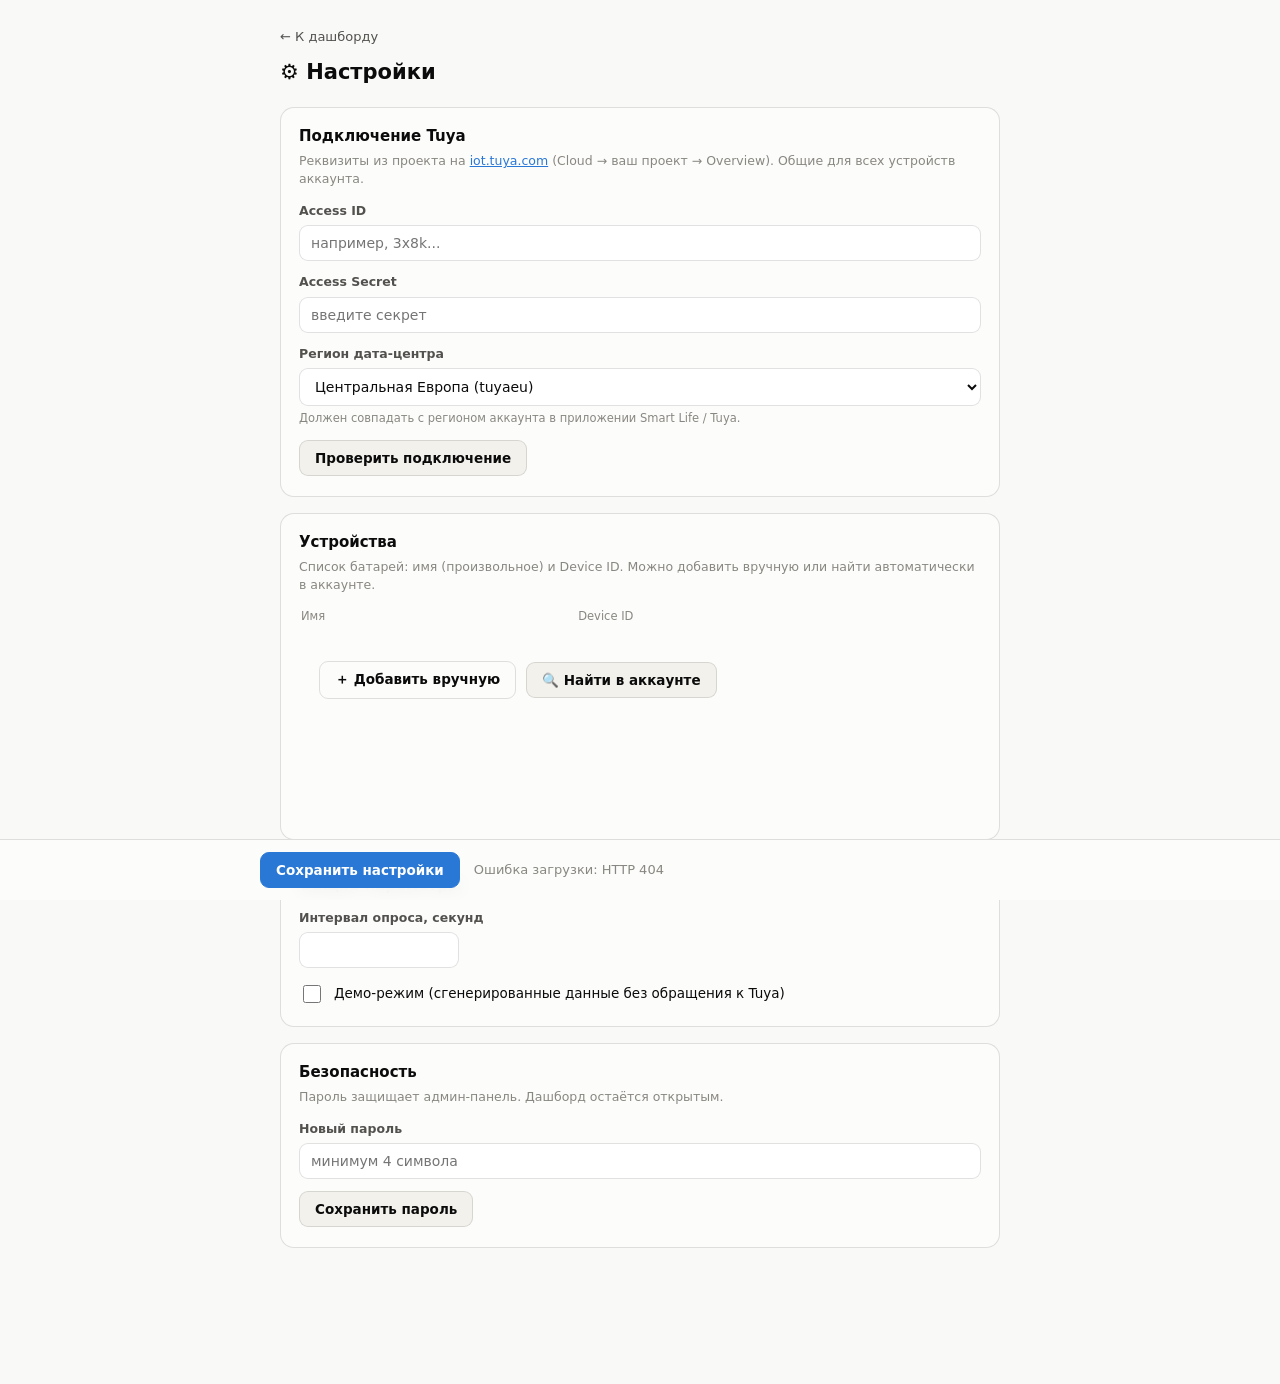
==== app/static/admin.html @ 9f195ded "Battery Monitor: мониторинг Tuya-батарей с админ-панелью Веб-мониторинг литиевых батарей (DT20W и др" ====
<!doctype html>
<html lang="ru">
<head>
<meta charset="utf-8">
<meta name="viewport" content="width=device-width, initial-scale=1">
<title>Battery Monitor · настройки</title>
<style>
  :root {
    color-scheme: light;
    --page:#f9f9f7; --surface:#fcfcfb; --surface-2:#f2f1ec;
    --text-primary:#0b0b0b; --text-secondary:#52514e; --muted:#898781;
    --border:rgba(11,11,11,0.12); --field:#ffffff;
    --series-1:#2a78d6; --good:#0ca30c; --warning:#fab219; --critical:#d03b3b;
    --radius:14px;
  }
  @media (prefers-color-scheme: dark) {
    :root {
      color-scheme: dark;
      --page:#0d0d0d; --surface:#1a1a19; --surface-2:#232320;
      --text-primary:#ffffff; --text-secondary:#c3c2b7; --muted:#898781;
      --border:rgba(255,255,255,0.14); --field:#111110;
      --series-1:#3987e5; --good:#0ca30c; --warning:#fab219; --critical:#d03b3b;
    }
  }
  * { box-sizing:border-box; }
  body { margin:0; background:var(--page); color:var(--text-primary);
    font-family:system-ui,-apple-system,"Segoe UI",sans-serif; line-height:1.45;
    -webkit-font-smoothing:antialiased; }
  .wrap { max-width:760px; margin:0 auto; padding:24px 20px 120px; }
  a { color:var(--series-1); }

  .back { display:inline-flex; gap:6px; font-size:13px; color:var(--text-secondary);
    text-decoration:none; margin-bottom:10px; }
  .back:hover { color:var(--text-primary); }
  header { display:flex; align-items:center; gap:12px; margin-bottom:20px; }
  header h1 { font-size:21px; margin:0; font-weight:650; }
  .spacer { flex:1; }
  .linkbtn { background:none; border:none; color:var(--text-secondary); cursor:pointer;
    font-size:13px; }
  .linkbtn:hover { color:var(--text-primary); }

  .card { background:var(--surface); border:1px solid var(--border); border-radius:var(--radius);
    padding:18px 18px 20px; margin-bottom:16px; }
  .card h2 { font-size:15px; margin:0 0 4px; font-weight:640; }
  .card .desc { font-size:12.5px; color:var(--muted); margin:0 0 14px; }

  label { display:block; font-size:12.5px; color:var(--text-secondary); margin:12px 0 5px; font-weight:560; }
  input[type=text], input[type=password], input[type=number], select {
    width:100%; padding:9px 11px; font-size:14px; color:var(--text-primary);
    background:var(--field); border:1px solid var(--border); border-radius:9px;
    font-family:inherit; }
  input:focus, select:focus { outline:2px solid color-mix(in srgb,var(--series-1) 55%,transparent);
    outline-offset:-1px; border-color:var(--series-1); }
  .row { display:flex; gap:10px; align-items:center; }
  .row.wrap { flex-wrap:wrap; }
  .hint { font-size:11.5px; color:var(--muted); margin-top:4px; }

  .btn { font-size:13.5px; font-weight:600; padding:9px 15px; border-radius:9px; cursor:pointer;
    border:1px solid var(--border); background:var(--surface-2); color:var(--text-primary);
    font-family:inherit; white-space:nowrap; }
  .btn:hover { border-color:var(--text-secondary); }
  .btn.primary { background:var(--series-1); border-color:var(--series-1); color:#fff; }
  .btn.primary:hover { filter:brightness(1.06); }
  .btn.ghost { background:none; }
  .btn.danger { color:var(--critical); }
  .btn:disabled { opacity:.5; cursor:default; }

  .toggle { display:flex; align-items:center; gap:10px; margin-top:14px; }
  .toggle input { width:18px; height:18px; accent-color:var(--series-1); }
  .toggle .t { font-size:13.5px; }

  .result { font-size:13px; margin-top:12px; padding:10px 12px; border-radius:9px; display:none; }
  .result.show { display:block; }
  .result.ok { background:color-mix(in srgb,var(--good) 14%,var(--surface)); color:var(--text-primary);
    border:1px solid color-mix(in srgb,var(--good) 45%,transparent); }
  .result.err { background:color-mix(in srgb,var(--critical) 12%,var(--surface)); color:var(--text-primary);
    border:1px solid color-mix(in srgb,var(--critical) 45%,transparent); }

  .devrow { display:flex; gap:8px; align-items:center; margin-bottom:8px; }
  .devrow .nm { flex:1.2; } .devrow .id { flex:1.6; }
  .devrow input { font-size:13px; padding:8px 10px; }
  .icon-btn { border:1px solid var(--border); background:var(--surface-2); color:var(--text-secondary);
    border-radius:8px; width:34px; height:34px; cursor:pointer; flex:0 0 auto; font-size:15px; }
  .icon-btn:hover { color:var(--critical); border-color:var(--critical); }
  .devhdr { display:flex; gap:8px; font-size:11.5px; color:var(--muted); margin-bottom:6px; padding:0 2px; }
  .devhdr .nm { flex:1.2; } .devhdr .id { flex:1.6; } .devhdr .sp { width:34px; }

  .discover { margin-top:12px; border-top:1px solid var(--border); padding-top:12px; }
  .disc-item { display:flex; align-items:center; gap:10px; padding:8px 0; border-bottom:1px solid var(--border); }
  .disc-item:last-child { border-bottom:none; }
  .disc-item .dn { font-size:13.5px; font-weight:560; }
  .disc-item .di { font-size:11px; color:var(--muted); font-family:ui-monospace,monospace; }
  .disc-item .st { font-size:11px; padding:2px 7px; border-radius:999px; border:1px solid var(--border); }
  .disc-item .st.on { color:var(--good); } .disc-item .st.off { color:var(--muted); }

  .warn-banner { background:color-mix(in srgb,var(--warning) 15%,var(--surface));
    border:1px solid color-mix(in srgb,var(--warning) 50%,transparent); border-radius:12px;
    padding:12px 15px; font-size:13px; margin-bottom:16px; display:flex; gap:12px; align-items:center; }
  .warn-banner .spacer { flex:1; }

  .savebar { position:fixed; left:0; right:0; bottom:0; background:color-mix(in srgb,var(--surface) 92%,transparent);
    backdrop-filter:blur(8px); border-top:1px solid var(--border); padding:12px 20px; }
  .savebar .inner { max-width:760px; margin:0 auto; display:flex; align-items:center; gap:14px; }
  .savebar .msg { font-size:13px; color:var(--muted); }

  /* Логин */
  .overlay { position:fixed; inset:0; background:color-mix(in srgb,var(--page) 82%,transparent);
    backdrop-filter:blur(4px); display:flex; align-items:center; justify-content:center; z-index:50; padding:20px; }
  .overlay .box { background:var(--surface); border:1px solid var(--border); border-radius:16px;
    padding:24px; width:100%; max-width:360px; }
  .overlay h2 { margin:0 0 4px; font-size:18px; }
  .hidden { display:none !important; }
</style>
</head>
<body>
<div class="wrap" id="panel">
  <a class="back" href="/">← К дашборду</a>
  <header>
    <h1>⚙ Настройки</h1>
    <div class="spacer"></div>
    <button class="linkbtn hidden" id="logoutBtn" onclick="logout()">Выйти</button>
  </header>

  <div class="warn-banner hidden" id="warnBanner">
    <span>🔓 Панель не защищена паролем — задайте его в разделе «Безопасность».</span>
  </div>

  <!-- Подключение Tuya -->
  <div class="card">
    <h2>Подключение Tuya</h2>
    <p class="desc">Реквизиты из проекта на <a href="https://iot.tuya.com" target="_blank" rel="noopener">iot.tuya.com</a>
      (Cloud → ваш проект → Overview). Общие для всех устройств аккаунта.</p>

    <label>Access ID</label>
    <input type="text" id="access_id" autocomplete="off" spellcheck="false" placeholder="например, 3x8k...">

    <label>Access Secret</label>
    <input type="password" id="access_key" autocomplete="off" placeholder="введите секрет">
    <div class="hint" id="keyHint"></div>

    <label>Регион дата-центра</label>
    <select id="endpoint">
      <option value="https://openapi.tuyaeu.com">Центральная Европа (tuyaeu)</option>
      <option value="https://openapi.tuyaus.com">Западная Америка (tuyaus)</option>
      <option value="https://openapi-ueaz.tuyaus.com">Восточная Америка (ueaz)</option>
      <option value="https://openapi.tuyacn.com">Китай (tuyacn)</option>
      <option value="https://openapi.tuyain.com">Индия (tuyain)</option>
    </select>
    <div class="hint">Должен совпадать с регионом аккаунта в приложении Smart Life / Tuya.</div>

    <div class="row" style="margin-top:14px">
      <button class="btn" id="testBtn" onclick="testConnection()">Проверить подключение</button>
    </div>
    <div class="result" id="testResult"></div>
  </div>

  <!-- Устройства -->
  <div class="card">
    <h2>Устройства</h2>
    <p class="desc">Список батарей: имя (произвольное) и Device ID. Можно добавить вручную
      или найти автоматически в аккаунте.</p>

    <div class="devhdr"><span class="nm">Имя</span><span class="id">Device ID</span><span class="sp"></span></div>
    <div id="devList"></div>

    <div class="row wrap" style="margin-top:12px">
      <button class="btn ghost" onclick="addDeviceRow('','')">＋ Добавить вручную</button>
      <button class="btn" id="discoverBtn" onclick="discover()">🔍 Найти в аккаунте</button>
    </div>
    <div class="result" id="discoverResult"></div>
    <div class="discover hidden" id="discoverList"></div>
  </div>

  <!-- Общие -->
  <div class="card">
    <h2>Общие параметры</h2>
    <label>Интервал опроса, секунд</label>
    <input type="number" id="poll_interval" min="3" max="600" style="max-width:160px">
    <div class="toggle">
      <input type="checkbox" id="demo_mode">
      <span class="t">Демо-режим (сгенерированные данные без обращения к Tuya)</span>
    </div>
  </div>

  <!-- Безопасность -->
  <div class="card">
    <h2>Безопасность</h2>
    <p class="desc" id="secDesc">Пароль защищает админ-панель. Дашборд остаётся открытым.</p>
    <div id="curPwWrap" class="hidden">
      <label>Текущий пароль</label>
      <input type="password" id="cur_pw" autocomplete="off">
    </div>
    <label>Новый пароль</label>
    <input type="password" id="new_pw" autocomplete="off" placeholder="минимум 4 символа">
    <div class="row" style="margin-top:12px">
      <button class="btn" onclick="savePassword()" id="pwBtn">Сохранить пароль</button>
    </div>
    <div class="result" id="pwResult"></div>
  </div>
</div>

<div class="savebar" id="savebar">
  <div class="inner">
    <button class="btn primary" id="saveBtn" onclick="saveSettings()">Сохранить настройки</button>
    <span class="msg" id="saveMsg"></span>
  </div>
</div>

<!-- Логин -->
<div class="overlay hidden" id="loginOverlay">
  <div class="box">
    <h2>🔒 Вход</h2>
    <p class="desc" style="color:var(--muted);font-size:13px">Введите пароль администратора.</p>
    <label>Пароль</label>
    <input type="password" id="login_pw" autocomplete="current-password" onkeydown="if(event.key==='Enter')doLogin()">
    <div class="result err" id="loginErr" style="margin-bottom:12px"></div>
    <button class="btn primary" style="width:100%" onclick="doLogin()">Войти</button>
  </div>
</div>

<script>
const $ = id => document.getElementById(id);
const TOKEN_KEY = "bm_admin_token";
let authEnabled = false;

function token(){ return localStorage.getItem(TOKEN_KEY) || ""; }
function setToken(t){ t ? localStorage.setItem(TOKEN_KEY, t) : localStorage.removeItem(TOKEN_KEY); }

async function api(path, method="GET", body=null){
  const opts = { method, headers:{} };
  if (body != null){ opts.headers["Content-Type"]="application/json"; opts.body=JSON.stringify(body); }
  const t = token();
  if (t) opts.headers["Authorization"] = "Bearer " + t;
  const resp = await fetch(path, opts);
  if (resp.status === 401){ showLogin(); throw new Error("unauthorized"); }
  const data = await resp.json().catch(()=>({}));
  if (!resp.ok) throw new Error(data.detail || `HTTP ${resp.status}`);
  return data;
}

function showResult(el, ok, msg){
  el.className = "result show " + (ok ? "ok" : "err");
  el.textContent = msg;
}

/* ---------------- Загрузка настроек ---------------- */
async function load(){
  let s;
  try { s = await api("/api/admin/settings"); }
  catch(e){ if (e.message === "unauthorized") return; showToast("Ошибка загрузки: "+e.message); return; }

  authEnabled = s.auth_enabled;
  $("loginOverlay").classList.add("hidden");
  $("warnBanner").classList.toggle("hidden", authEnabled);
  $("logoutBtn").classList.toggle("hidden", !authEnabled);
  $("curPwWrap").classList.toggle("hidden", !authEnabled);
  $("secDesc").textContent = authEnabled
    ? "Пароль установлен. Чтобы сменить — введите текущий и новый."
    : "Пароль не задан. Панель открыта всем в сети — рекомендуем задать пароль.";
  $("pwBtn").textContent = authEnabled ? "Сменить пароль" : "Установить пароль";

  $("access_id").value = s.access_id || "";
  $("access_key").value = "";
  $("access_key").placeholder = s.has_key ? `сохранён (${s.key_hint}) — оставьте пустым` : "введите секрет";
  $("keyHint").textContent = s.has_key ? "Оставьте поле пустым, чтобы не менять сохранённый секрет." : "";
  if (s.endpoint) $("endpoint").value = s.endpoint;
  $("poll_interval").value = s.poll_interval || 10;
  $("demo_mode").checked = !!s.demo_mode;

  $("devList").innerHTML = "";
  (s.devices || []).forEach(d => addDeviceRow(d.name, d.id));
  if (!(s.devices||[]).length) addDeviceRow("", "");
}

/* ---------------- Устройства ---------------- */
function addDeviceRow(name, id){
  const row = document.createElement("div");
  row.className = "devrow";
  row.innerHTML = `
    <input class="nm" type="text" placeholder="Имя (напр. Гараж)" value="${escapeAttr(name)}">
    <input class="id" type="text" spellcheck="false" placeholder="Device ID" value="${escapeAttr(id)}">
    <button class="icon-btn" title="Удалить" onclick="this.parentElement.remove()">✕</button>`;
  $("devList").appendChild(row);
}
function collectDevices(){
  return [...document.querySelectorAll("#devList .devrow")].map(r => ({
    name: r.querySelector(".nm").value.trim(),
    id: r.querySelector(".id").value.trim(),
  })).filter(d => d.id);
}
function deviceExists(id){
  return [...document.querySelectorAll("#devList .id")].some(i => i.value.trim() === id);
}
function escapeAttr(s){ return String(s ?? "").replace(/"/g,"&quot;").replace(/</g,"&lt;"); }

async function discover(){
  const btn = $("discoverBtn"); btn.disabled = true; btn.textContent = "Поиск…";
  const res = $("discoverResult"); res.className = "result";
  try {
    const data = await api("/api/admin/discover");
    const list = data.devices || [];
    const box = $("discoverList");
    if (!list.length){ showResult(res, false, "Устройства в аккаунте не найдены."); box.classList.add("hidden"); return; }
    box.innerHTML = `<div class="row" style="justify-content:space-between;margin-bottom:8px">
        <b style="font-size:13px">Найдено: ${list.length}</b>
        <button class="btn ghost" onclick="addAllDiscovered()">Добавить все</button></div>` +
      list.map(d => `
      <div class="disc-item" data-id="${escapeAttr(d.id)}" data-name="${escapeAttr(d.name)}">
        <div style="flex:1">
          <div class="dn">${escapeAttr(d.name)}</div>
          <div class="di">${escapeAttr(d.id)}${d.product_name ? " · "+escapeAttr(d.product_name) : ""}</div>
        </div>
        <span class="st ${d.online?"on":"off"}">${d.online?"онлайн":"офлайн"}</span>
        <button class="btn ghost" onclick="addDiscovered(this)">Добавить</button>
      </div>`).join("");
    box.classList.remove("hidden");
    res.className = "result";
  } catch(e){
    if (e.message !== "unauthorized") showResult(res, false, "Ошибка: " + e.message);
  } finally { btn.disabled = false; btn.textContent = "🔍 Найти в аккаунте"; }
}
function addDiscovered(btn){
  const item = btn.closest(".disc-item");
  const id = item.dataset.id, name = item.dataset.name;
  if (deviceExists(id)){ btn.textContent = "уже добавлено"; btn.disabled = true; return; }
  addDeviceRow(name, id);
  btn.textContent = "✓ добавлено"; btn.disabled = true;
}
function addAllDiscovered(){
  document.querySelectorAll("#discoverList .disc-item").forEach(item => {
    if (!deviceExists(item.dataset.id)) addDeviceRow(item.dataset.name, item.dataset.id);
  });
  showToast("Устройства добавлены в список — не забудьте сохранить.");
}

/* ---------------- Проверка / сохранение ---------------- */
async function testConnection(){
  const btn = $("testBtn"); btn.disabled = true; btn.textContent = "Проверка…";
  try {
    const data = await api("/api/admin/test-connection", "POST", {
      access_id: $("access_id").value.trim(),
      access_key: $("access_key").value.trim(),
      endpoint: $("endpoint").value,
    });
    showResult($("testResult"), data.ok, data.message);
  } catch(e){
    if (e.message !== "unauthorized") showResult($("testResult"), false, "Ошибка: " + e.message);
  } finally { btn.disabled = false; btn.textContent = "Проверить подключение"; }
}

async function saveSettings(){
  const btn = $("saveBtn"); btn.disabled = true;
  const payload = {
    access_id: $("access_id").value.trim(),
    endpoint: $("endpoint").value,
    poll_interval: parseInt($("poll_interval").value) || 10,
    demo_mode: $("demo_mode").checked,
    devices: collectDevices(),
  };
  const key = $("access_key").value.trim();
  if (key) payload.access_key = key;
  try {
    await api("/api/admin/settings", "POST", payload);
    showToast("✓ Сохранено");
    $("access_key").value = "";
    load();
  } catch(e){
    if (e.message !== "unauthorized") showToast("Ошибка: " + e.message);
  } finally { btn.disabled = false; }
}

async function savePassword(){
  const res = $("pwResult");
  const newPw = $("new_pw").value;
  try {
    const data = await api("/api/admin/password", "POST", {
      current: $("cur_pw").value, new: newPw,
    });
    if (data.token) setToken(data.token);
    $("new_pw").value = ""; $("cur_pw").value = "";
    showResult(res, true, "Пароль сохранён.");
    load();
  } catch(e){
    if (e.message !== "unauthorized") showResult(res, false, e.message);
  }
}

/* ---------------- Логин ---------------- */
function showLogin(){ $("loginOverlay").classList.remove("hidden"); $("login_pw").focus(); }
async function doLogin(){
  const err = $("loginErr"); err.classList.remove("show");
  try {
    const resp = await fetch("/api/admin/login", {
      method:"POST", headers:{"Content-Type":"application/json"},
      body: JSON.stringify({ password: $("login_pw").value }),
    });
    const data = await resp.json();
    if (!resp.ok){ err.textContent = data.detail || "Ошибка входа"; err.classList.add("show"); return; }
    setToken(data.token || "");
    $("login_pw").value = "";
    load();
  } catch(e){ err.textContent = "Ошибка: " + e.message; err.classList.add("show"); }
}
function logout(){ setToken(""); location.reload(); }

function showToast(msg){ $("saveMsg").textContent = msg; clearTimeout(window._t);
  window._t = setTimeout(()=>{ $("saveMsg").textContent=""; }, 4000); }

load();
</script>
</body>
</html>
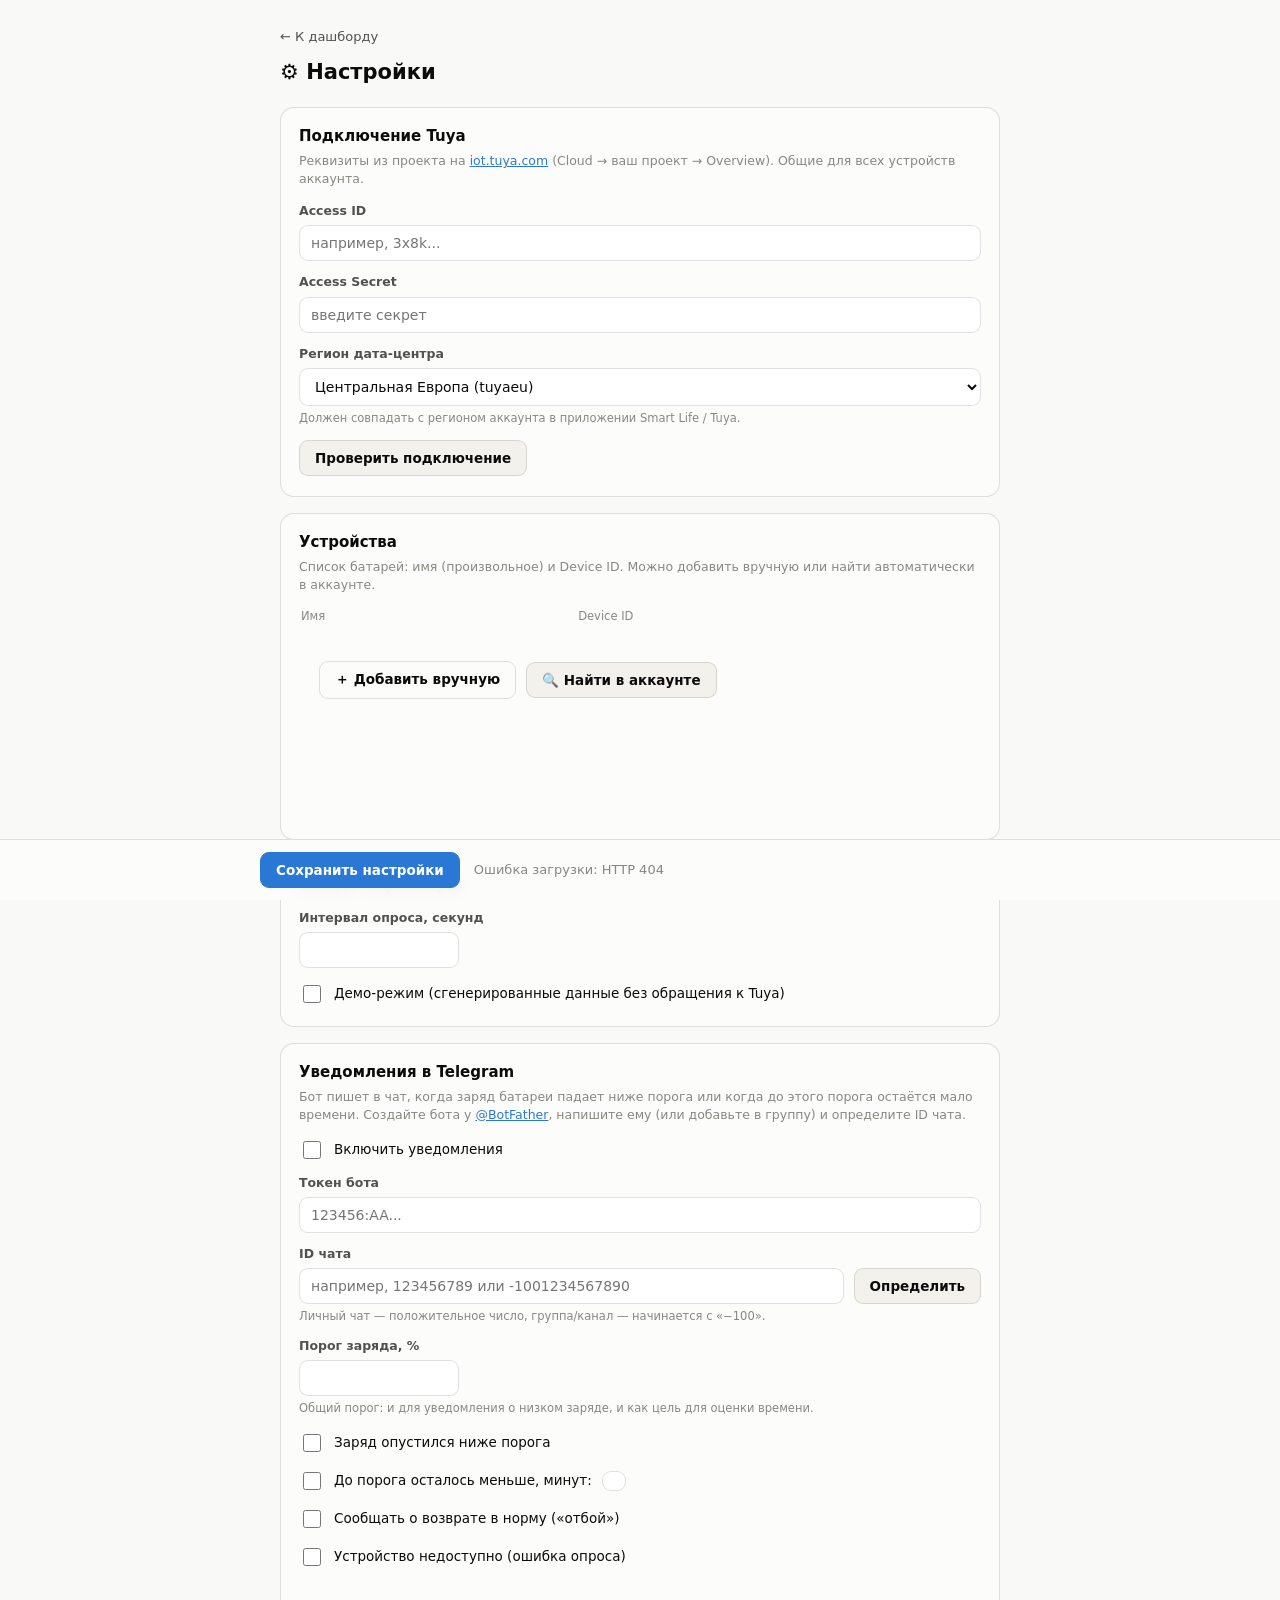
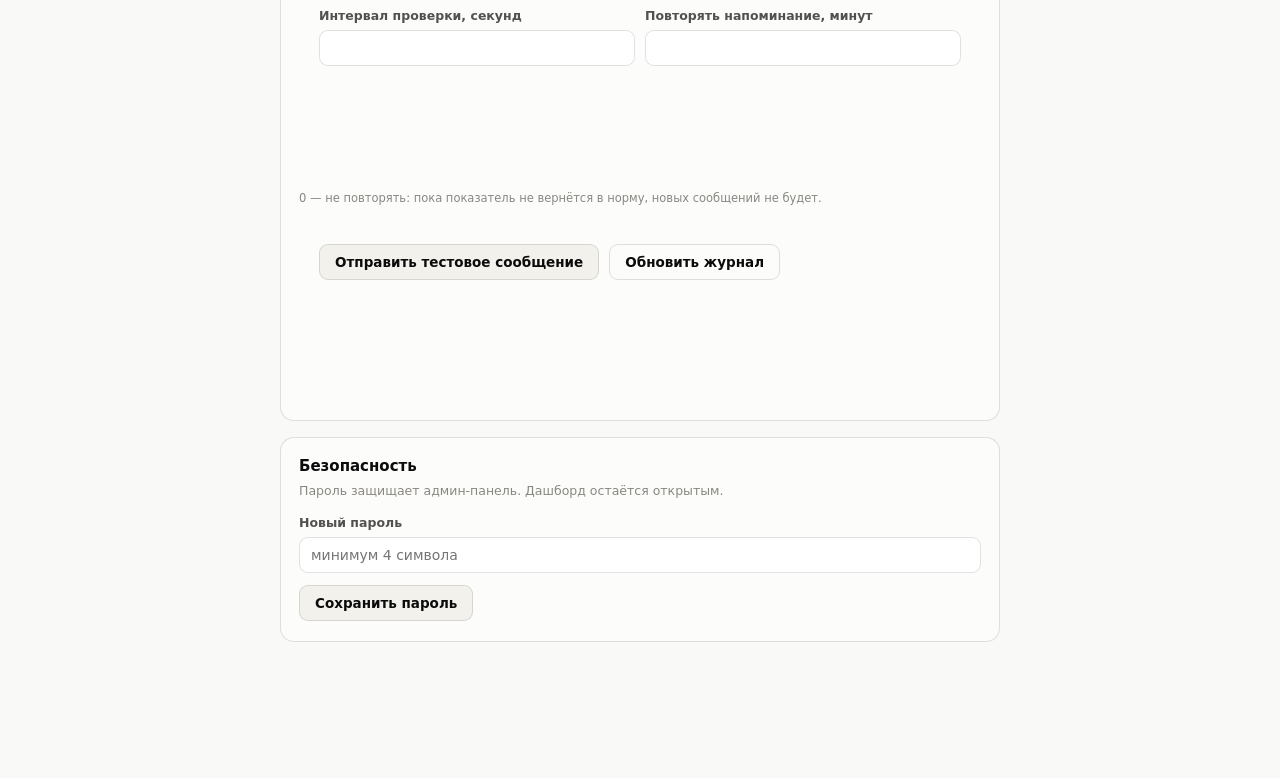
==== commit 7866712b: "Уведомления в Telegram при низком заряде и малом запасе времени Фоновый поток сверяет показания устр" ====
--- a/app/static/admin.html
+++ b/app/static/admin.html
@@ -182,6 +182,74 @@
     </div>
   </div>
 
+  <!-- Уведомления -->
+  <div class="card">
+    <h2>Уведомления в Telegram</h2>
+    <p class="desc">Бот пишет в чат, когда заряд батареи падает ниже порога или когда
+      до этого порога остаётся мало времени. Создайте бота у
+      <a href="https://t.me/BotFather" target="_blank" rel="noopener">@BotFather</a>,
+      напишите ему (или добавьте в группу) и определите ID чата.</p>
+
+    <div class="toggle" style="margin-top:0">
+      <input type="checkbox" id="tg_enabled">
+      <span class="t">Включить уведомления</span>
+    </div>
+
+    <label>Токен бота</label>
+    <input type="password" id="tg_bot_token" autocomplete="off" placeholder="123456:AA...">
+    <div class="hint" id="tgTokenHint"></div>
+
+    <label>ID чата</label>
+    <div class="row">
+      <input type="text" id="tg_chat_id" spellcheck="false" placeholder="например, 123456789 или -1001234567890">
+      <button class="btn" id="tgChatsBtn" onclick="findChats()">Определить</button>
+    </div>
+    <div class="hint">Личный чат — положительное число, группа/канал — начинается с «−100».</div>
+    <div class="result" id="tgChatsResult"></div>
+    <div class="discover hidden" id="tgChatsList"></div>
+
+    <label>Порог заряда, %</label>
+    <input type="number" id="tg_soc_threshold" min="1" max="99" style="max-width:160px">
+    <div class="hint">Общий порог: и для уведомления о низком заряде, и как цель для оценки времени.</div>
+
+    <div class="toggle">
+      <input type="checkbox" id="tg_notify_low_soc">
+      <span class="t">Заряд опустился ниже порога</span>
+    </div>
+    <div class="toggle">
+      <input type="checkbox" id="tg_notify_low_eta">
+      <span class="t">До порога осталось меньше, минут:</span>
+      <input type="number" id="tg_eta_threshold" min="1" max="10080" style="max-width:110px">
+    </div>
+    <div class="toggle">
+      <input type="checkbox" id="tg_notify_recovery">
+      <span class="t">Сообщать о возврате в норму («отбой»)</span>
+    </div>
+    <div class="toggle">
+      <input type="checkbox" id="tg_notify_offline">
+      <span class="t">Устройство недоступно (ошибка опроса)</span>
+    </div>
+
+    <div class="row wrap" style="margin-top:14px; align-items:flex-end">
+      <div style="flex:1; min-width:180px">
+        <label style="margin-top:0">Интервал проверки, секунд</label>
+        <input type="number" id="tg_check_interval" min="15" max="3600">
+      </div>
+      <div style="flex:1; min-width:180px">
+        <label style="margin-top:0">Повторять напоминание, минут</label>
+        <input type="number" id="tg_repeat_minutes" min="0" max="10080">
+      </div>
+    </div>
+    <div class="hint">0 — не повторять: пока показатель не вернётся в норму, новых сообщений не будет.</div>
+
+    <div class="row wrap" style="margin-top:14px">
+      <button class="btn" id="tgTestBtn" onclick="testTelegram()">Отправить тестовое сообщение</button>
+      <button class="btn ghost" onclick="loadTgLog()">Обновить журнал</button>
+    </div>
+    <div class="result" id="tgTestResult"></div>
+    <div class="discover hidden" id="tgLog"></div>
+  </div>
+
   <!-- Безопасность -->
   <div class="card">
     <h2>Безопасность</h2>
@@ -270,6 +338,104 @@
   $("devList").innerHTML = "";
   (s.devices || []).forEach(d => addDeviceRow(d.name, d.id));
   if (!(s.devices||[]).length) addDeviceRow("", "");
+
+  loadTelegram(s.telegram || {});
+}
+
+/* ---------------- Уведомления ---------------- */
+function loadTelegram(tg){
+  $("tg_enabled").checked = !!tg.enabled;
+  $("tg_bot_token").value = "";
+  $("tg_bot_token").placeholder = tg.has_token ? `сохранён (${tg.token_hint}) — оставьте пустым` : "123456:AA...";
+  $("tgTokenHint").textContent = tg.has_token ? "Оставьте поле пустым, чтобы не менять сохранённый токен." : "";
+  $("tg_chat_id").value = tg.chat_id || "";
+  $("tg_soc_threshold").value = tg.soc_threshold ?? 30;
+  $("tg_eta_threshold").value = tg.eta_threshold ?? 60;
+  $("tg_check_interval").value = tg.check_interval ?? 60;
+  $("tg_repeat_minutes").value = tg.repeat_minutes ?? 0;
+  $("tg_notify_low_soc").checked = tg.notify_low_soc !== false;
+  $("tg_notify_low_eta").checked = tg.notify_low_eta !== false;
+  $("tg_notify_recovery").checked = tg.notify_recovery !== false;
+  $("tg_notify_offline").checked = !!tg.notify_offline;
+  if (tg.enabled) loadTgLog();
+}
+
+function collectTelegram(){
+  const tg = {
+    enabled: $("tg_enabled").checked,
+    chat_id: $("tg_chat_id").value.trim(),
+    soc_threshold: parseInt($("tg_soc_threshold").value) || 30,
+    eta_threshold: parseInt($("tg_eta_threshold").value) || 60,
+    check_interval: parseInt($("tg_check_interval").value) || 60,
+    repeat_minutes: parseInt($("tg_repeat_minutes").value) || 0,
+    notify_low_soc: $("tg_notify_low_soc").checked,
+    notify_low_eta: $("tg_notify_low_eta").checked,
+    notify_recovery: $("tg_notify_recovery").checked,
+    notify_offline: $("tg_notify_offline").checked,
+  };
+  const t = $("tg_bot_token").value.trim();
+  if (t) tg.bot_token = t;   // пустое поле = оставить сохранённый токен
+  return tg;
+}
+
+async function testTelegram(){
+  const btn = $("tgTestBtn"); btn.disabled = true; btn.textContent = "Отправка…";
+  try {
+    const data = await api("/api/admin/telegram/test", "POST", {
+      bot_token: $("tg_bot_token").value.trim(),
+      chat_id: $("tg_chat_id").value.trim(),
+    });
+    showResult($("tgTestResult"), data.ok, data.message);
+  } catch(e){
+    if (e.message !== "unauthorized") showResult($("tgTestResult"), false, "Ошибка: " + e.message);
+  } finally { btn.disabled = false; btn.textContent = "Отправить тестовое сообщение"; }
+}
+
+async function findChats(){
+  const btn = $("tgChatsBtn"); btn.disabled = true; btn.textContent = "Поиск…";
+  const box = $("tgChatsList");
+  try {
+    const data = await api("/api/admin/telegram/chats", "POST", {
+      bot_token: $("tg_bot_token").value.trim(),
+    });
+    showResult($("tgChatsResult"), data.ok, data.message);
+    const chats = data.chats || [];
+    box.classList.toggle("hidden", !chats.length);
+    box.innerHTML = chats.map(c => `
+      <div class="disc-item">
+        <div style="flex:1">
+          <div class="dn">${escapeAttr(c.title)}</div>
+          <div class="di">${escapeAttr(c.id)} · ${escapeAttr(c.type || "")}</div>
+        </div>
+        <button class="btn ghost" onclick="pickChat('${escapeAttr(c.id)}')">Выбрать</button>
+      </div>`).join("");
+  } catch(e){
+    if (e.message !== "unauthorized") showResult($("tgChatsResult"), false, "Ошибка: " + e.message);
+  } finally { btn.disabled = false; btn.textContent = "Определить"; }
+}
+function pickChat(id){
+  $("tg_chat_id").value = id;
+  $("tgChatsList").classList.add("hidden");
+  showToast("ID чата подставлен — не забудьте сохранить.");
+}
+
+async function loadTgLog(){
+  const box = $("tgLog");
+  try {
+    const data = await api("/api/admin/telegram/log");
+    const events = data.events || [];
+    if (!events.length){ box.classList.add("hidden"); return; }
+    box.innerHTML = `<div style="font-size:12px;color:var(--muted);margin-bottom:6px">Последние уведомления</div>` +
+      events.map(e => `
+      <div class="disc-item">
+        <div style="flex:1">
+          <div class="dn" style="white-space:pre-wrap">${escapeAttr(e.text)}</div>
+          <div class="di">${new Date(e.ts).toLocaleString("ru-RU")}${e.ok ? "" : " · не отправлено: " + escapeAttr(e.error)}</div>
+        </div>
+        <span class="st ${e.ok?"on":"off"}">${e.ok?"✓":"✕"}</span>
+      </div>`).join("");
+    box.classList.remove("hidden");
+  } catch(e){ /* журнал не критичен */ }
 }
 
 /* ---------------- Устройства ---------------- */
@@ -356,6 +522,7 @@
     poll_interval: parseInt($("poll_interval").value) || 10,
     demo_mode: $("demo_mode").checked,
     devices: collectDevices(),
+    telegram: collectTelegram(),
   };
   const key = $("access_key").value.trim();
   if (key) payload.access_key = key;
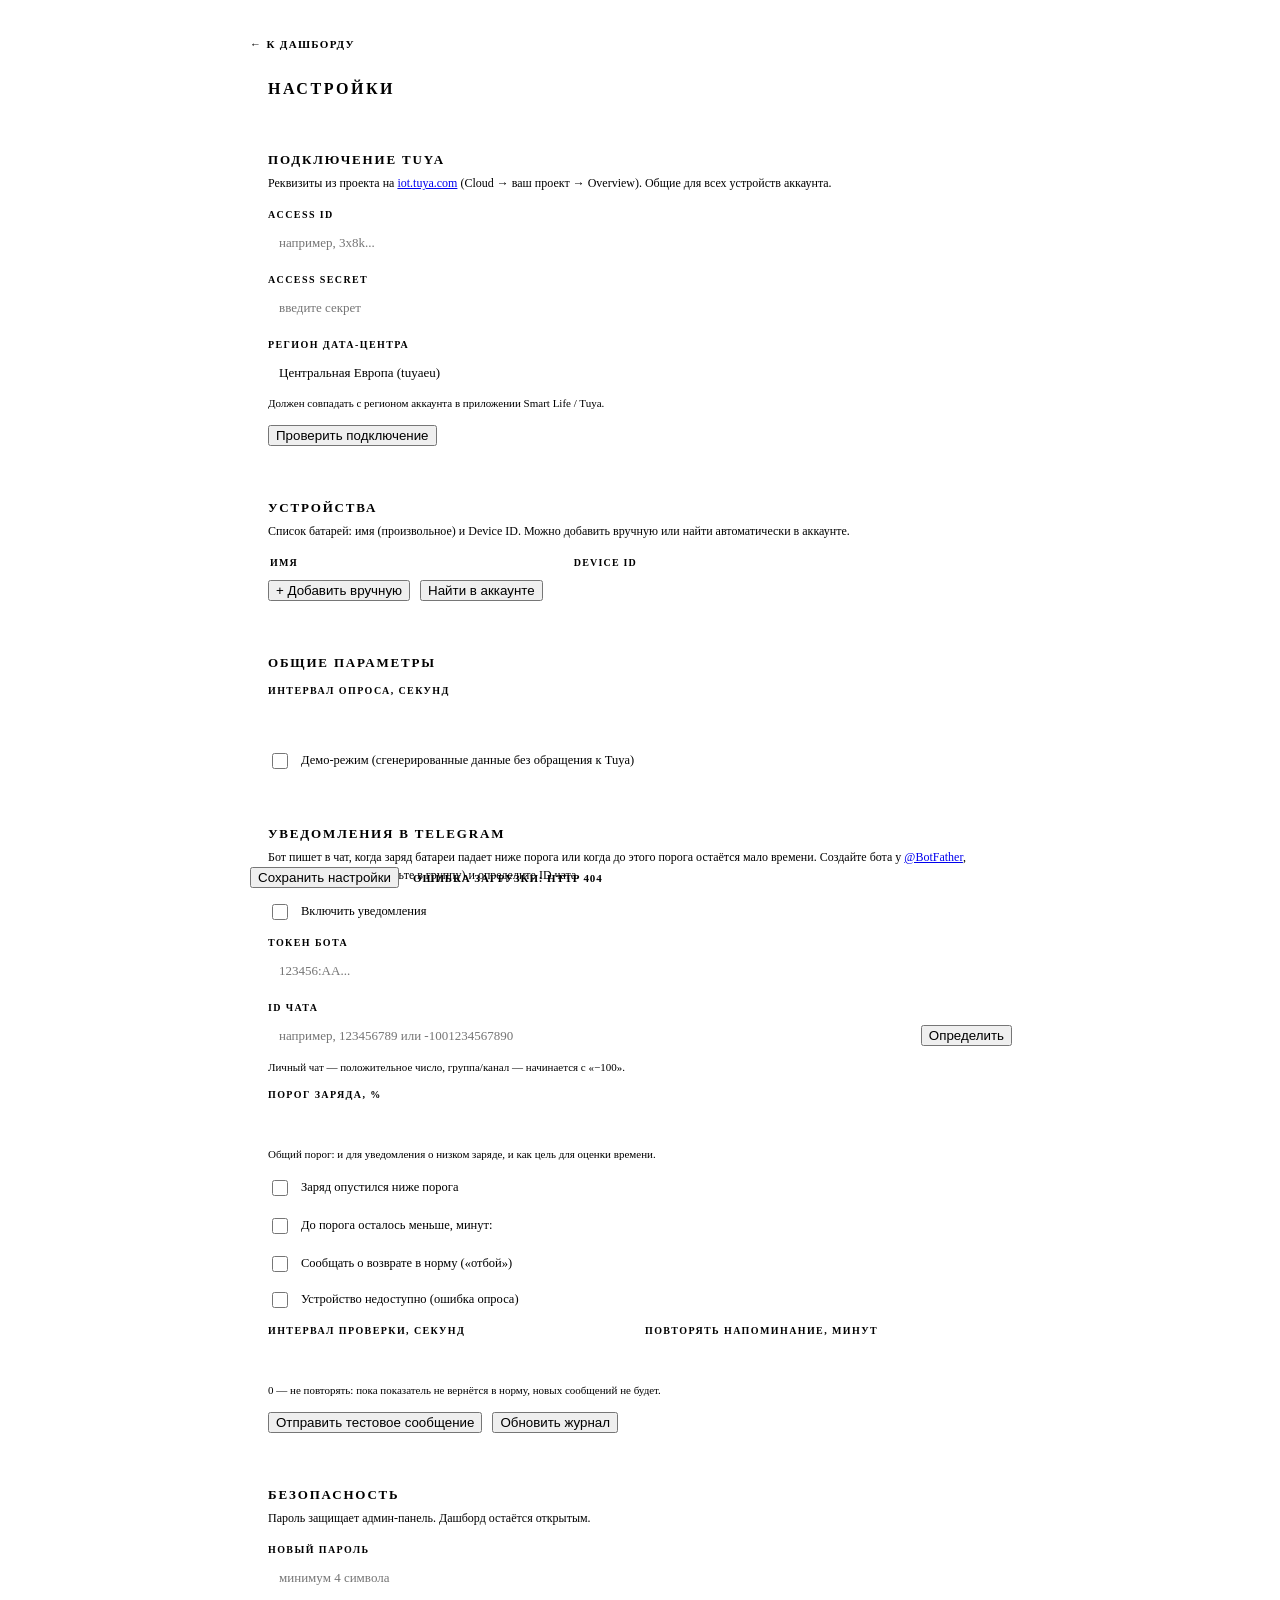
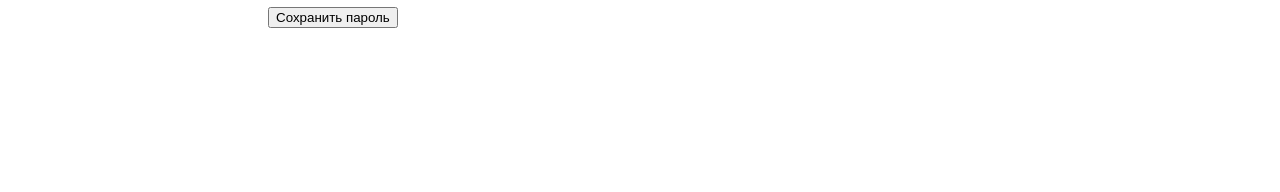
==== commit f00ba361: "Пиксельный редизайн: главная строками, общая тема для всех страниц Интерфейс переосмыслен как прибор" ====
--- a/app/static/admin.html
+++ b/app/static/admin.html
@@ -4,125 +4,116 @@
 <meta charset="utf-8">
 <meta name="viewport" content="width=device-width, initial-scale=1">
 <title>Battery Monitor · настройки</title>
+<link rel="icon" href="data:image/svg+xml,<svg xmlns='http://www.w3.org/2000/svg' viewBox='0 0 8 8' shape-rendering='crispEdges'><g fill='%234fe3c1'><rect x='0' y='1' width='6' height='1'/><rect x='0' y='6' width='6' height='1'/><rect x='0' y='2' width='1' height='4'/><rect x='5' y='2' width='1' height='4'/><rect x='6' y='3' width='1' height='2'/><rect x='1' y='3' width='3' height='2'/></g></svg>">
+<link rel="stylesheet" href="/static/pixel.css">
 <style>
-  :root {
-    color-scheme: light;
-    --page:#f9f9f7; --surface:#fcfcfb; --surface-2:#f2f1ec;
-    --text-primary:#0b0b0b; --text-secondary:#52514e; --muted:#898781;
-    --border:rgba(11,11,11,0.12); --field:#ffffff;
-    --series-1:#2a78d6; --good:#0ca30c; --warning:#fab219; --critical:#d03b3b;
-    --radius:14px;
+  .page { max-width:780px; margin:0 auto; padding:26px 20px 120px; }
+
+  .back { display:inline-flex; align-items:center; gap:8px; margin-bottom:14px;
+    font-size:11px; letter-spacing:.12em; text-transform:uppercase; font-weight:700;
+    color:var(--dim); text-decoration:none; }
+  .back:hover { color:var(--teal); }
+  header { display:flex; align-items:center; gap:14px; margin-bottom:20px;
+    padding:16px 18px; }
+  header h1 { font-size:16px; margin:0; font-weight:700; letter-spacing:.16em;
+    text-transform:uppercase; }
+  .linkbtn { background:none; border:0; color:var(--dim); cursor:pointer; font:inherit;
+    font-size:11px; letter-spacing:.1em; text-transform:uppercase; font-weight:700; }
+  .linkbtn:hover { color:var(--red); }
+
+  /* Пиксельная рамка для панелей (та же, что в .px-box). */
+  header, .card, .overlay .box {
+    background:var(--panel);
+    box-shadow:0 calc(-1*var(--px)) var(--edge), 0 var(--px) var(--edge),
+               calc(-1*var(--px)) 0 var(--edge), var(--px) 0 var(--edge),
+               4px 4px 0 var(--drop);
   }
-  @media (prefers-color-scheme: dark) {
-    :root {
-      color-scheme: dark;
-      --page:#0d0d0d; --surface:#1a1a19; --surface-2:#232320;
-      --text-primary:#ffffff; --text-secondary:#c3c2b7; --muted:#898781;
-      --border:rgba(255,255,255,0.14); --field:#111110;
-      --series-1:#3987e5; --good:#0ca30c; --warning:#fab219; --critical:#d03b3b;
-    }
-  }
-  * { box-sizing:border-box; }
-  body { margin:0; background:var(--page); color:var(--text-primary);
-    font-family:system-ui,-apple-system,"Segoe UI",sans-serif; line-height:1.45;
-    -webkit-font-smoothing:antialiased; }
-  .wrap { max-width:760px; margin:0 auto; padding:24px 20px 120px; }
-  a { color:var(--series-1); }
-
-  .back { display:inline-flex; gap:6px; font-size:13px; color:var(--text-secondary);
-    text-decoration:none; margin-bottom:10px; }
-  .back:hover { color:var(--text-primary); }
-  header { display:flex; align-items:center; gap:12px; margin-bottom:20px; }
-  header h1 { font-size:21px; margin:0; font-weight:650; }
-  .spacer { flex:1; }
-  .linkbtn { background:none; border:none; color:var(--text-secondary); cursor:pointer;
-    font-size:13px; }
-  .linkbtn:hover { color:var(--text-primary); }
-
-  .card { background:var(--surface); border:1px solid var(--border); border-radius:var(--radius);
-    padding:18px 18px 20px; margin-bottom:16px; }
-  .card h2 { font-size:15px; margin:0 0 4px; font-weight:640; }
-  .card .desc { font-size:12.5px; color:var(--muted); margin:0 0 14px; }
-
-  label { display:block; font-size:12.5px; color:var(--text-secondary); margin:12px 0 5px; font-weight:560; }
+  .card { padding:18px; margin-bottom:18px; }
+  .card h2 { font-size:13px; margin:0 0 6px; font-weight:700; letter-spacing:.14em;
+    text-transform:uppercase; }
+  .card .desc { font-size:12px; color:var(--dim); margin:0 0 16px; line-height:1.55; }
+
+  label { display:block; font-size:10px; letter-spacing:.14em; text-transform:uppercase;
+    color:var(--dim); font-weight:700; margin:14px 0 6px; }
   input[type=text], input[type=password], input[type=number], select {
-    width:100%; padding:9px 11px; font-size:14px; color:var(--text-primary);
-    background:var(--field); border:1px solid var(--border); border-radius:9px;
-    font-family:inherit; }
-  input:focus, select:focus { outline:2px solid color-mix(in srgb,var(--series-1) 55%,transparent);
-    outline-offset:-1px; border-color:var(--series-1); }
+    width:100%; padding:9px 11px; font:inherit; font-size:13px; color:var(--ink);
+    background:var(--panel-2); border:0; box-shadow:inset 0 0 0 var(--px) var(--edge); }
+  input:focus, select:focus { outline:var(--px) solid var(--teal); outline-offset:calc(-1*var(--px)); }
+  select { appearance:none; padding-right:28px;
+    background-image:linear-gradient(45deg,transparent 50%,var(--dim) 50%),
+                     linear-gradient(135deg,var(--dim) 50%,transparent 50%);
+    background-position:calc(100% - 16px) 16px, calc(100% - 10px) 16px;
+    background-size:6px 6px, 6px 6px; background-repeat:no-repeat; }
   .row { display:flex; gap:10px; align-items:center; }
   .row.wrap { flex-wrap:wrap; }
-  .hint { font-size:11.5px; color:var(--muted); margin-top:4px; }
-
-  .btn { font-size:13.5px; font-weight:600; padding:9px 15px; border-radius:9px; cursor:pointer;
-    border:1px solid var(--border); background:var(--surface-2); color:var(--text-primary);
-    font-family:inherit; white-space:nowrap; }
-  .btn:hover { border-color:var(--text-secondary); }
-  .btn.primary { background:var(--series-1); border-color:var(--series-1); color:#fff; }
-  .btn.primary:hover { filter:brightness(1.06); }
-  .btn.ghost { background:none; }
-  .btn.danger { color:var(--critical); }
-  .btn:disabled { opacity:.5; cursor:default; }
+  .hint { font-size:11px; color:var(--dim); margin-top:6px; line-height:1.5; }
 
   .toggle { display:flex; align-items:center; gap:10px; margin-top:14px; }
-  .toggle input { width:18px; height:18px; accent-color:var(--series-1); }
-  .toggle .t { font-size:13.5px; }
-
-  .result { font-size:13px; margin-top:12px; padding:10px 12px; border-radius:9px; display:none; }
+  .toggle input[type=checkbox] { width:16px; height:16px; accent-color:var(--teal); flex:0 0 auto; }
+  .toggle input[type=number] { width:78px; flex:0 0 auto; padding:5px 8px; }
+  .toggle .t { font-size:12.5px; }
+
+  .result { font-size:12px; margin-top:14px; padding:10px 12px; display:none;
+    background:var(--panel-2); }
   .result.show { display:block; }
-  .result.ok { background:color-mix(in srgb,var(--good) 14%,var(--surface)); color:var(--text-primary);
-    border:1px solid color-mix(in srgb,var(--good) 45%,transparent); }
-  .result.err { background:color-mix(in srgb,var(--critical) 12%,var(--surface)); color:var(--text-primary);
-    border:1px solid color-mix(in srgb,var(--critical) 45%,transparent); }
+  .result.ok { color:var(--teal); box-shadow:inset 0 0 0 var(--px) var(--teal); }
+  .result.err { color:var(--red); box-shadow:inset 0 0 0 var(--px) var(--red); }
 
   .devrow { display:flex; gap:8px; align-items:center; margin-bottom:8px; }
   .devrow .nm { flex:1.2; } .devrow .id { flex:1.6; }
-  .devrow input { font-size:13px; padding:8px 10px; }
-  .icon-btn { border:1px solid var(--border); background:var(--surface-2); color:var(--text-secondary);
-    border-radius:8px; width:34px; height:34px; cursor:pointer; flex:0 0 auto; font-size:15px; }
-  .icon-btn:hover { color:var(--critical); border-color:var(--critical); }
-  .devhdr { display:flex; gap:8px; font-size:11.5px; color:var(--muted); margin-bottom:6px; padding:0 2px; }
+  .devrow input { font-size:12px; padding:8px 10px; }
+  .icon-btn { background:var(--panel-2); color:var(--dim); border:0; font:inherit;
+    width:34px; height:34px; cursor:pointer; flex:0 0 auto; font-size:13px;
+    box-shadow:inset 0 0 0 var(--px) var(--edge); }
+  .icon-btn:hover { color:var(--red); box-shadow:inset 0 0 0 var(--px) var(--red); }
+  .devhdr { display:flex; gap:8px; font-size:10px; letter-spacing:.12em; text-transform:uppercase;
+    color:var(--dim); font-weight:700; margin-bottom:8px; padding:0 2px; }
   .devhdr .nm { flex:1.2; } .devhdr .id { flex:1.6; } .devhdr .sp { width:34px; }
 
-  .discover { margin-top:12px; border-top:1px solid var(--border); padding-top:12px; }
-  .disc-item { display:flex; align-items:center; gap:10px; padding:8px 0; border-bottom:1px solid var(--border); }
-  .disc-item:last-child { border-bottom:none; }
-  .disc-item .dn { font-size:13.5px; font-weight:560; }
-  .disc-item .di { font-size:11px; color:var(--muted); font-family:ui-monospace,monospace; }
-  .disc-item .st { font-size:11px; padding:2px 7px; border-radius:999px; border:1px solid var(--border); }
-  .disc-item .st.on { color:var(--good); } .disc-item .st.off { color:var(--muted); }
-
-  .warn-banner { background:color-mix(in srgb,var(--warning) 15%,var(--surface));
-    border:1px solid color-mix(in srgb,var(--warning) 50%,transparent); border-radius:12px;
-    padding:12px 15px; font-size:13px; margin-bottom:16px; display:flex; gap:12px; align-items:center; }
-  .warn-banner .spacer { flex:1; }
-
-  .savebar { position:fixed; left:0; right:0; bottom:0; background:color-mix(in srgb,var(--surface) 92%,transparent);
-    backdrop-filter:blur(8px); border-top:1px solid var(--border); padding:12px 20px; }
-  .savebar .inner { max-width:760px; margin:0 auto; display:flex; align-items:center; gap:14px; }
-  .savebar .msg { font-size:13px; color:var(--muted); }
+  .discover { margin-top:14px; padding-top:14px;
+    background-image:linear-gradient(90deg,var(--edge) 0 4px,transparent 4px 8px);
+    background-size:8px var(--px); background-repeat:repeat-x; }
+  .disc-item { display:flex; align-items:center; gap:10px; padding:10px 0;
+    background-image:linear-gradient(90deg,var(--edge) 0 4px,transparent 4px 8px);
+    background-size:8px var(--px); background-repeat:repeat-x;
+    background-position:bottom left; }
+  .disc-item:last-child { background-image:none; }
+  .disc-item .dn { font-size:12.5px; font-weight:700; }
+  .disc-item .di { font-size:11px; color:var(--dim); }
+  .disc-item .st { font-size:10px; letter-spacing:.1em; text-transform:uppercase;
+    padding:3px 7px; background:var(--panel-2); }
+  .disc-item .st.on { color:var(--teal); } .disc-item .st.off { color:var(--dim); }
+
+  .warn-banner { padding:12px 15px; font-size:12px; margin-bottom:18px;
+    display:flex; gap:12px; align-items:center; color:var(--amber);
+    background:var(--panel); box-shadow:inset 0 0 0 var(--px) var(--amber); }
+
+  .savebar { position:fixed; left:0; right:0; bottom:0; z-index:40;
+    background:var(--panel); padding:12px 20px;
+    box-shadow:0 calc(-1*var(--px)) var(--edge); }
+  .savebar .inner { max-width:780px; margin:0 auto; display:flex; align-items:center; gap:14px; }
+  .savebar .msg { font-size:11px; letter-spacing:.08em; text-transform:uppercase;
+    font-weight:700; color:var(--dim); }
 
   /* Логин */
-  .overlay { position:fixed; inset:0; background:color-mix(in srgb,var(--page) 82%,transparent);
-    backdrop-filter:blur(4px); display:flex; align-items:center; justify-content:center; z-index:50; padding:20px; }
-  .overlay .box { background:var(--surface); border:1px solid var(--border); border-radius:16px;
-    padding:24px; width:100%; max-width:360px; }
-  .overlay h2 { margin:0 0 4px; font-size:18px; }
+  .overlay { position:fixed; inset:0; background:var(--void); display:flex;
+    align-items:center; justify-content:center; z-index:50; padding:20px; }
+  .overlay .box { padding:24px; width:100%; max-width:360px; }
+  .overlay h2 { margin:0 0 6px; font-size:14px; letter-spacing:.14em; text-transform:uppercase; }
   .hidden { display:none !important; }
 </style>
 </head>
 <body>
-<div class="wrap" id="panel">
+<div class="page" id="panel">
   <a class="back" href="/">← К дашборду</a>
   <header>
-    <h1>⚙ Настройки</h1>
+    <h1>Настройки</h1>
     <div class="spacer"></div>
     <button class="linkbtn hidden" id="logoutBtn" onclick="logout()">Выйти</button>
   </header>
 
   <div class="warn-banner hidden" id="warnBanner">
-    <span>🔓 Панель не защищена паролем — задайте его в разделе «Безопасность».</span>
+    <span>Панель не защищена паролем — задайте его в разделе «Безопасность».</span>
   </div>
 
   <!-- Подключение Tuya -->
@@ -164,8 +155,8 @@
     <div id="devList"></div>
 
     <div class="row wrap" style="margin-top:12px">
-      <button class="btn ghost" onclick="addDeviceRow('','')">＋ Добавить вручную</button>
-      <button class="btn" id="discoverBtn" onclick="discover()">🔍 Найти в аккаунте</button>
+      <button class="btn ghost" onclick="addDeviceRow('','')">+ Добавить вручную</button>
+      <button class="btn" id="discoverBtn" onclick="discover()">Найти в аккаунте</button>
     </div>
     <div class="result" id="discoverResult"></div>
     <div class="discover hidden" id="discoverList"></div>
@@ -277,7 +268,7 @@
 <!-- Логин -->
 <div class="overlay hidden" id="loginOverlay">
   <div class="box">
-    <h2>🔒 Вход</h2>
+    <h2>Вход</h2>
     <p class="desc" style="color:var(--muted);font-size:13px">Введите пароль администратора.</p>
     <label>Пароль</label>
     <input type="password" id="login_pw" autocomplete="current-password" onkeydown="if(event.key==='Enter')doLogin()">
@@ -483,14 +474,14 @@
     res.className = "result";
   } catch(e){
     if (e.message !== "unauthorized") showResult(res, false, "Ошибка: " + e.message);
-  } finally { btn.disabled = false; btn.textContent = "🔍 Найти в аккаунте"; }
+  } finally { btn.disabled = false; btn.textContent = "Найти в аккаунте"; }
 }
 function addDiscovered(btn){
   const item = btn.closest(".disc-item");
   const id = item.dataset.id, name = item.dataset.name;
   if (deviceExists(id)){ btn.textContent = "уже добавлено"; btn.disabled = true; return; }
   addDeviceRow(name, id);
-  btn.textContent = "✓ добавлено"; btn.disabled = true;
+  btn.textContent = "добавлено"; btn.disabled = true;
 }
 function addAllDiscovered(){
   document.querySelectorAll("#discoverList .disc-item").forEach(item => {
@@ -528,7 +519,7 @@
   if (key) payload.access_key = key;
   try {
     await api("/api/admin/settings", "POST", payload);
-    showToast("✓ Сохранено");
+    showToast("Сохранено");
     $("access_key").value = "";
     load();
   } catch(e){
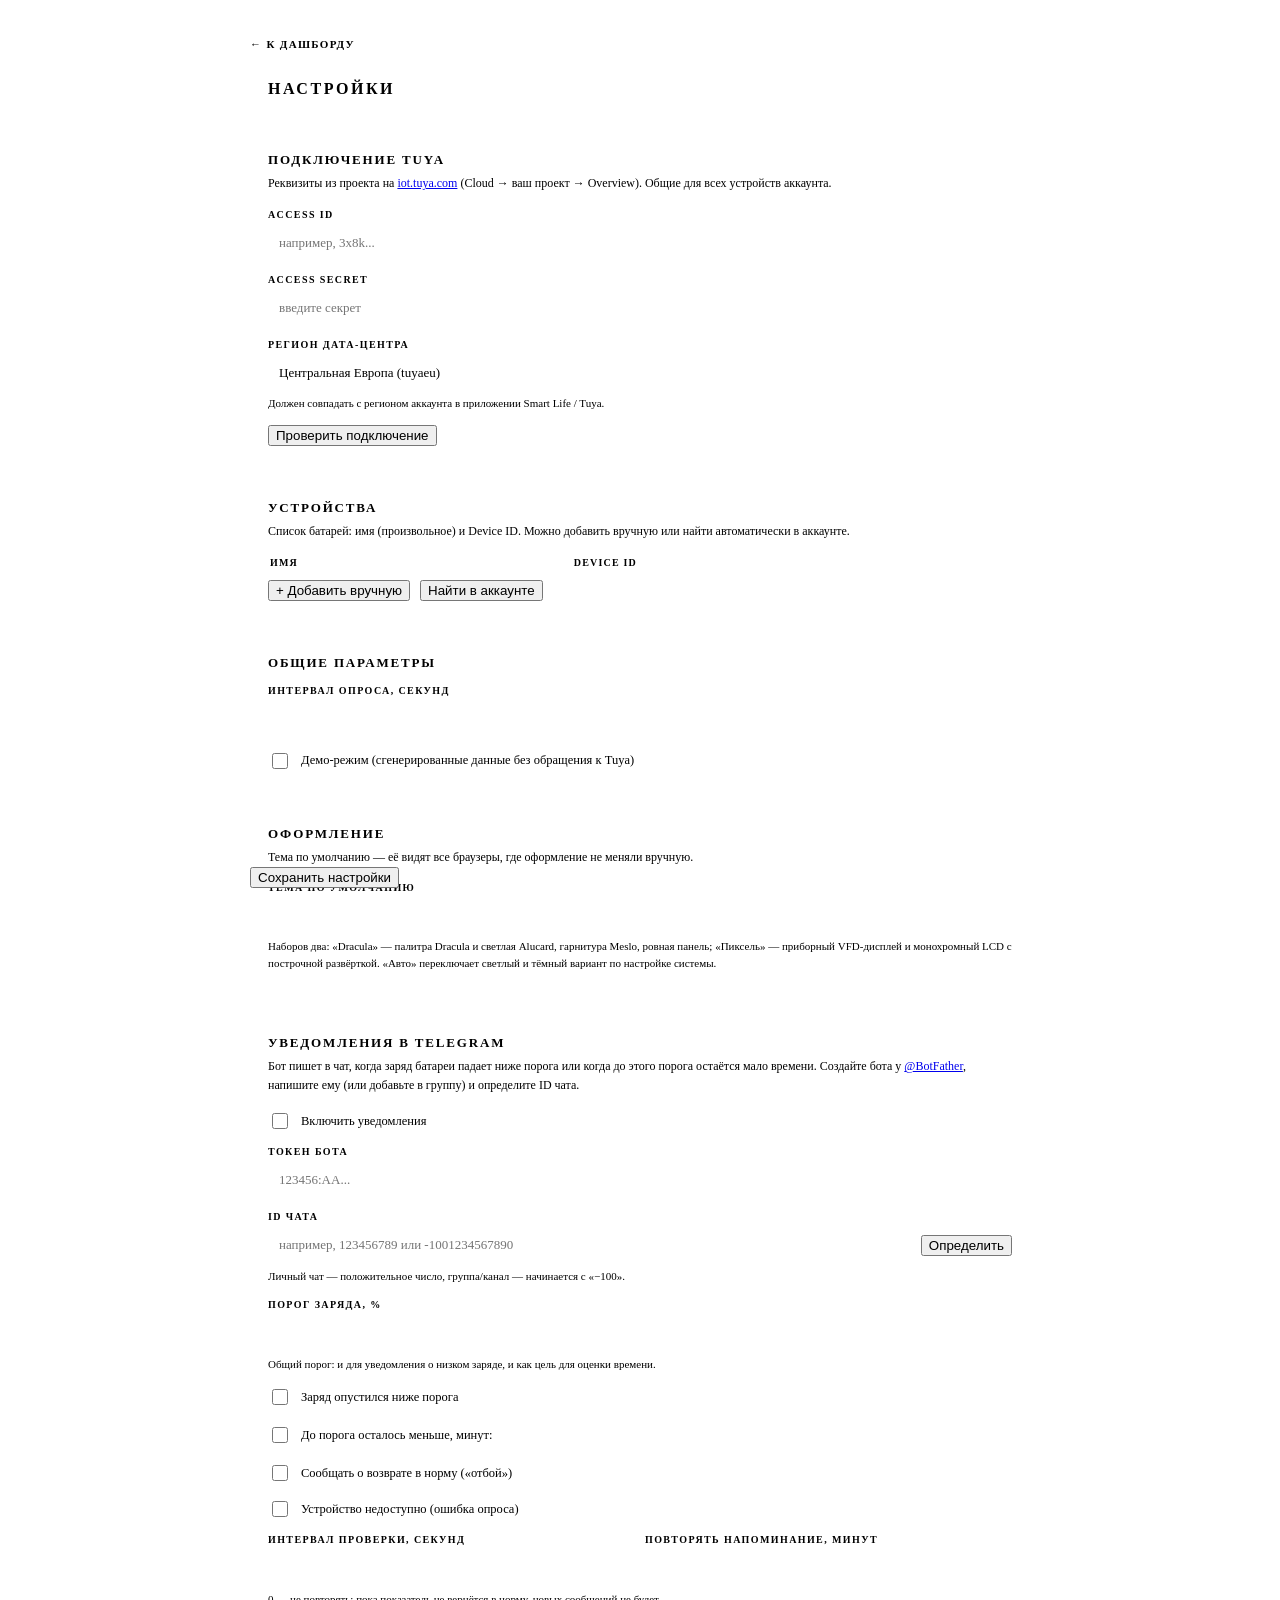
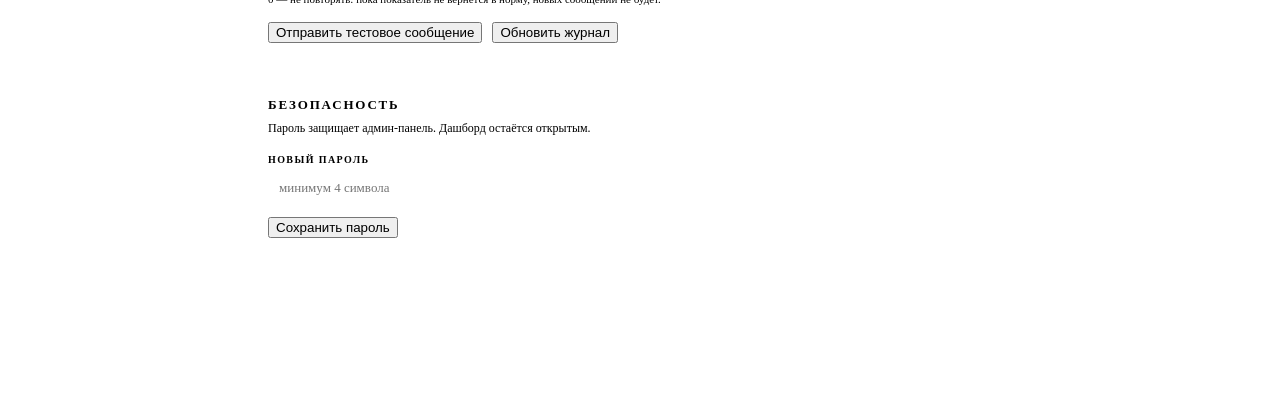
==== commit 69b7db16: "Сделать Dracula темой по умолчанию и добавить выбор в админ-панель Тема по умолчанию стала настройко" ====
--- a/app/static/admin.html
+++ b/app/static/admin.html
@@ -6,6 +6,7 @@
 <title>Battery Monitor · настройки</title>
 <link rel="icon" href="data:image/svg+xml,<svg xmlns='http://www.w3.org/2000/svg' viewBox='0 0 8 8' shape-rendering='crispEdges'><g fill='%234fe3c1'><rect x='0' y='1' width='6' height='1'/><rect x='0' y='6' width='6' height='1'/><rect x='0' y='2' width='1' height='4'/><rect x='5' y='2' width='1' height='4'/><rect x='6' y='3' width='1' height='2'/><rect x='1' y='3' width='3' height='2'/></g></svg>">
 <link rel="stylesheet" href="/static/pixel.css">
+<script src="/static/theme.js"></script>
 <style>
   .page { max-width:780px; margin:0 auto; padding:26px 20px 120px; }
 
@@ -109,6 +110,7 @@
   <header>
     <h1>Настройки</h1>
     <div class="spacer"></div>
+    <span data-theme-picker></span>
     <button class="linkbtn hidden" id="logoutBtn" onclick="logout()">Выйти</button>
   </header>
 
@@ -170,6 +172,24 @@
     <div class="toggle">
       <input type="checkbox" id="demo_mode">
       <span class="t">Демо-режим (сгенерированные данные без обращения к Tuya)</span>
+    </div>
+  </div>
+
+  <!-- Оформление -->
+  <div class="card">
+    <h2>Оформление</h2>
+    <p class="desc">Тема по умолчанию — её видят все браузеры, где оформление не меняли вручную.</p>
+
+    <label>Тема по умолчанию</label>
+    <select id="theme"></select>
+    <div class="hint">Наборов два: «Dracula» — палитра Dracula и светлая Alucard, гарнитура
+      Meslo, ровная панель; «Пиксель» — приборный VFD-дисплей и монохромный LCD с построчной
+      развёрткой. «Авто» переключает светлый и тёмный вариант по настройке системы.</div>
+
+    <div class="hint" id="themeLocal"></div>
+    <div class="row" style="margin-top:10px">
+      <button class="btn ghost hidden" id="themeResetBtn" onclick="BMTheme.reset()">
+        Вернуть тему по умолчанию</button>
     </div>
   </div>
 
@@ -326,11 +346,33 @@
   $("poll_interval").value = s.poll_interval || 10;
   $("demo_mode").checked = !!s.demo_mode;
 
+  BMTheme.setDefault(s.theme);
+  $("theme").value = BMTheme.defaultTheme();
+
   $("devList").innerHTML = "";
   (s.devices || []).forEach(d => addDeviceRow(d.name, d.id));
   if (!(s.devices||[]).length) addDeviceRow("", "");
 
   loadTelegram(s.telegram || {});
+}
+
+/* ---------------- Оформление ---------------- */
+/* Список темы по умолчанию сохраняется вместе с остальными настройками,
+   а переключатель в шапке меняет оформление только в этом браузере. */
+function initTheme(){
+  const sel = $("theme");
+  BMTheme.CHOICES.forEach(([value, label]) => sel.add(new Option(label, value)));
+  sel.value = BMTheme.defaultTheme();
+  BMTheme.onChange(renderThemeLocal);
+  renderThemeLocal();
+}
+
+function renderThemeLocal(){
+  const own = BMTheme.override();
+  $("themeLocal").textContent = own
+    ? `Сейчас в этом браузере выбрана своя тема: ${BMTheme.label(own)}. Тема по умолчанию на неё не влияет.`
+    : "В этом браузере действует тема по умолчанию. Переключатель в шапке страницы меняет оформление только здесь.";
+  $("themeResetBtn").classList.toggle("hidden", !own);
 }
 
 /* ---------------- Уведомления ---------------- */
@@ -512,6 +554,7 @@
     endpoint: $("endpoint").value,
     poll_interval: parseInt($("poll_interval").value) || 10,
     demo_mode: $("demo_mode").checked,
+    theme: $("theme").value,
     devices: collectDevices(),
     telegram: collectTelegram(),
   };
@@ -564,6 +607,7 @@
 function showToast(msg){ $("saveMsg").textContent = msg; clearTimeout(window._t);
   window._t = setTimeout(()=>{ $("saveMsg").textContent=""; }, 4000); }
 
+initTheme();
 load();
 </script>
 </body>
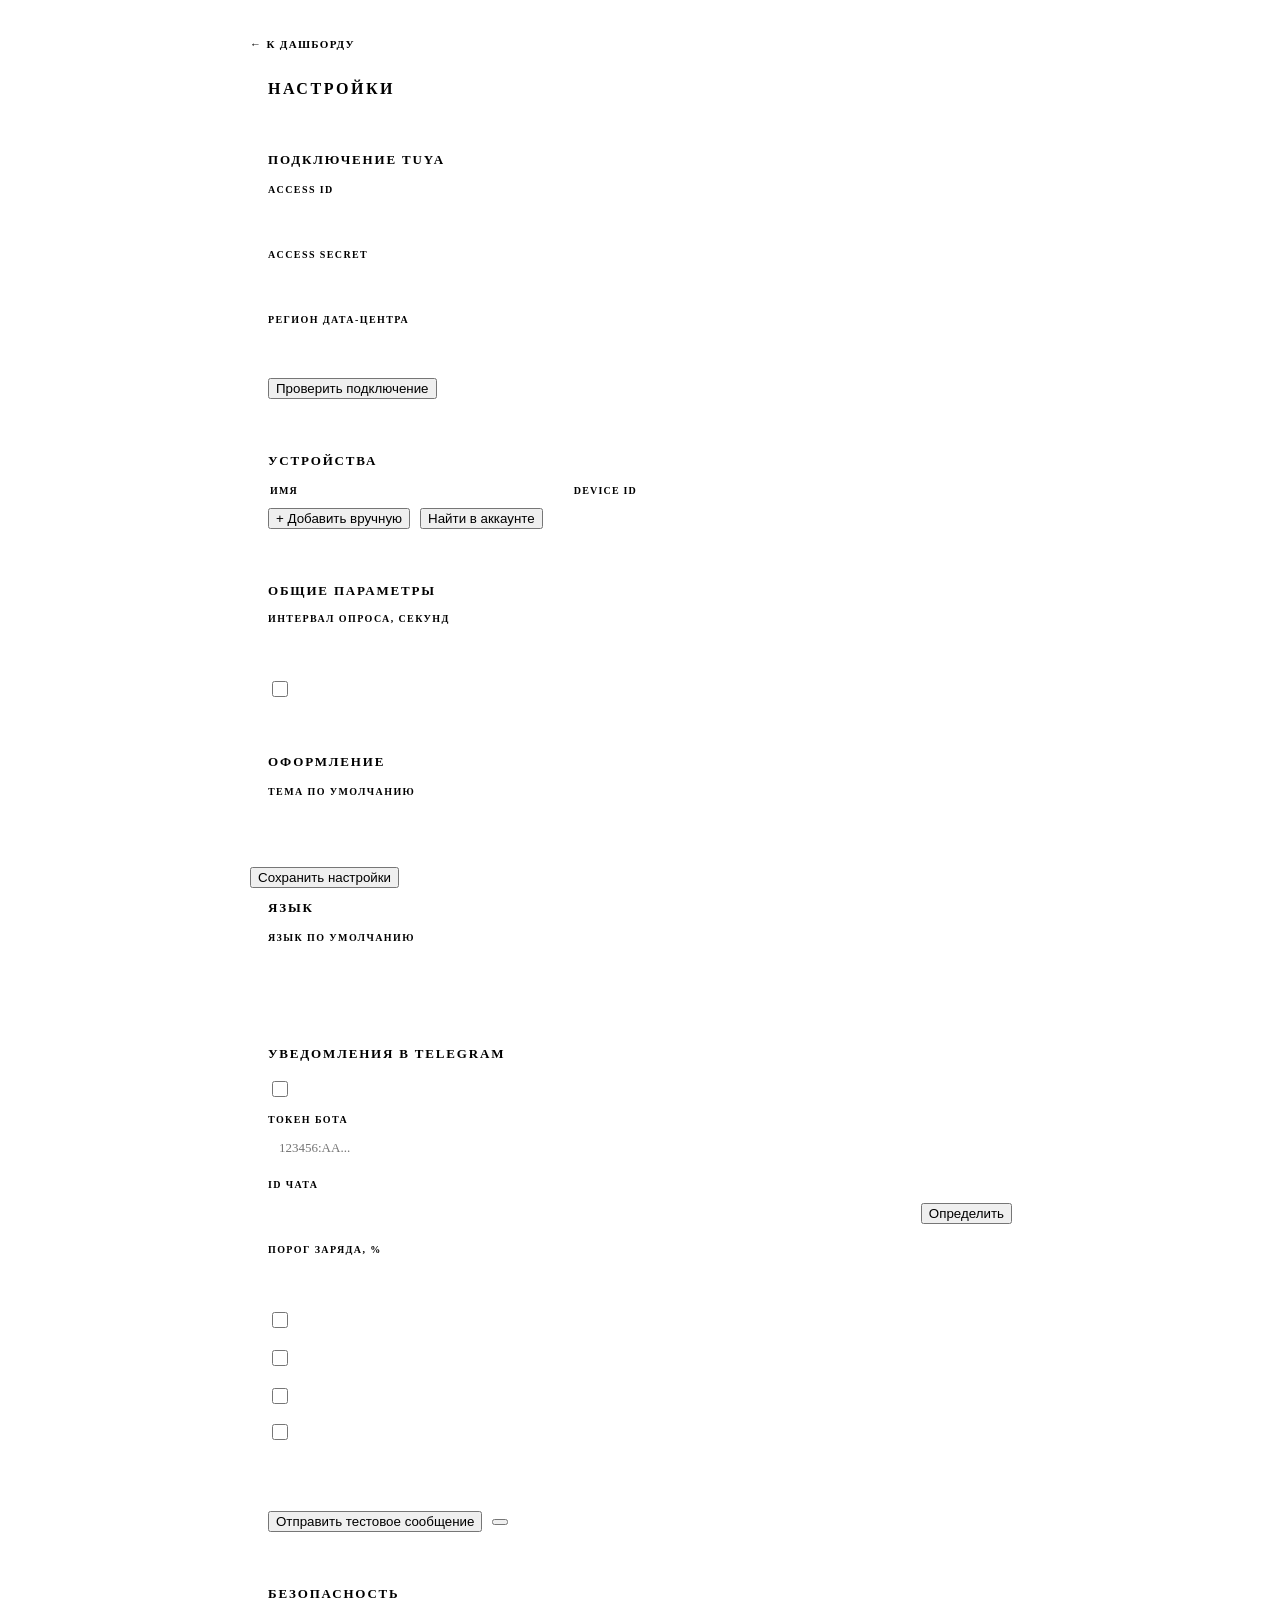
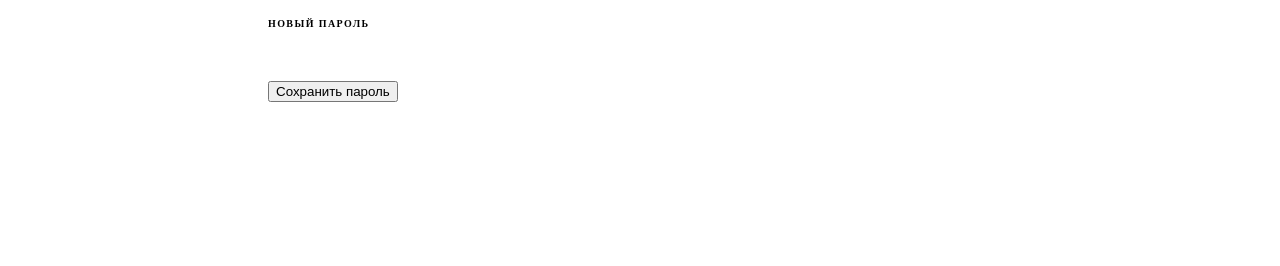
==== commit 68f0bcfe: "Добавить локализацию: русский, украинский, английский Язык устроен так же, как оформление, и выбирае" ====
--- a/app/static/admin.html
+++ b/app/static/admin.html
@@ -3,9 +3,10 @@
 <head>
 <meta charset="utf-8">
 <meta name="viewport" content="width=device-width, initial-scale=1">
-<title>Battery Monitor · настройки</title>
+<title data-i18n="admin.title">Battery Monitor</title>
 <link rel="icon" href="data:image/svg+xml,<svg xmlns='http://www.w3.org/2000/svg' viewBox='0 0 8 8' shape-rendering='crispEdges'><g fill='%234fe3c1'><rect x='0' y='1' width='6' height='1'/><rect x='0' y='6' width='6' height='1'/><rect x='0' y='2' width='1' height='4'/><rect x='5' y='2' width='1' height='4'/><rect x='6' y='3' width='1' height='2'/><rect x='1' y='3' width='3' height='2'/></g></svg>">
 <link rel="stylesheet" href="/static/pixel.css">
+<script src="/static/i18n.js"></script>
 <script src="/static/theme.js"></script>
 <style>
   .page { max-width:780px; margin:0 auto; padding:26px 20px 120px; }
@@ -106,59 +107,64 @@
 </head>
 <body>
 <div class="page" id="panel">
-  <a class="back" href="/">← К дашборду</a>
+  <a class="back" href="/" data-i18n="admin.back">← К дашборду</a>
   <header>
-    <h1>Настройки</h1>
+    <h1 data-i18n="admin.heading">Настройки</h1>
     <div class="spacer"></div>
+    <span data-lang-picker></span>
     <span data-theme-picker></span>
-    <button class="linkbtn hidden" id="logoutBtn" onclick="logout()">Выйти</button>
+    <button class="linkbtn hidden" id="logoutBtn" onclick="logout()"
+      data-i18n="admin.logout">Выйти</button>
   </header>
 
   <div class="warn-banner hidden" id="warnBanner">
-    <span>Панель не защищена паролем — задайте его в разделе «Безопасность».</span>
+    <span data-i18n="admin.noPassword">Панель не защищена паролем.</span>
   </div>
 
   <!-- Подключение Tuya -->
   <div class="card">
-    <h2>Подключение Tuya</h2>
-    <p class="desc">Реквизиты из проекта на <a href="https://iot.tuya.com" target="_blank" rel="noopener">iot.tuya.com</a>
-      (Cloud → ваш проект → Overview). Общие для всех устройств аккаунта.</p>
+    <h2 data-i18n="admin.tuya">Подключение Tuya</h2>
+    <p class="desc" data-i18n-html="admin.tuyaDesc"></p>
 
     <label>Access ID</label>
-    <input type="text" id="access_id" autocomplete="off" spellcheck="false" placeholder="например, 3x8k...">
-
-    <label>Access Secret</label>
-    <input type="password" id="access_key" autocomplete="off" placeholder="введите секрет">
+    <input type="text" id="access_id" autocomplete="off" spellcheck="false"
+      data-i18n-ph="admin.accessIdPh">
+
+    <label data-i18n="admin.accessKey">Access Secret</label>
+    <input type="password" id="access_key" autocomplete="off">
     <div class="hint" id="keyHint"></div>
 
-    <label>Регион дата-центра</label>
+    <label data-i18n="admin.region">Регион дата-центра</label>
     <select id="endpoint">
-      <option value="https://openapi.tuyaeu.com">Центральная Европа (tuyaeu)</option>
-      <option value="https://openapi.tuyaus.com">Западная Америка (tuyaus)</option>
-      <option value="https://openapi-ueaz.tuyaus.com">Восточная Америка (ueaz)</option>
-      <option value="https://openapi.tuyacn.com">Китай (tuyacn)</option>
-      <option value="https://openapi.tuyain.com">Индия (tuyain)</option>
+      <option value="https://openapi.tuyaeu.com" data-i18n="admin.regionEu"></option>
+      <option value="https://openapi.tuyaus.com" data-i18n="admin.regionUs"></option>
+      <option value="https://openapi-ueaz.tuyaus.com" data-i18n="admin.regionUeaz"></option>
+      <option value="https://openapi.tuyacn.com" data-i18n="admin.regionCn"></option>
+      <option value="https://openapi.tuyain.com" data-i18n="admin.regionIn"></option>
     </select>
-    <div class="hint">Должен совпадать с регионом аккаунта в приложении Smart Life / Tuya.</div>
+    <div class="hint" data-i18n="admin.regionHint"></div>
 
     <div class="row" style="margin-top:14px">
-      <button class="btn" id="testBtn" onclick="testConnection()">Проверить подключение</button>
+      <button class="btn" id="testBtn" onclick="testConnection()"
+        data-i18n="admin.testBtn">Проверить подключение</button>
     </div>
     <div class="result" id="testResult"></div>
   </div>
 
   <!-- Устройства -->
   <div class="card">
-    <h2>Устройства</h2>
-    <p class="desc">Список батарей: имя (произвольное) и Device ID. Можно добавить вручную
-      или найти автоматически в аккаунте.</p>
-
-    <div class="devhdr"><span class="nm">Имя</span><span class="id">Device ID</span><span class="sp"></span></div>
+    <h2 data-i18n="admin.devices">Устройства</h2>
+    <p class="desc" data-i18n="admin.devicesDesc"></p>
+
+    <div class="devhdr"><span class="nm" data-i18n="admin.colName">Имя</span>
+      <span class="id" data-i18n="admin.colId">Device ID</span><span class="sp"></span></div>
     <div id="devList"></div>
 
     <div class="row wrap" style="margin-top:12px">
-      <button class="btn ghost" onclick="addDeviceRow('','')">+ Добавить вручную</button>
-      <button class="btn" id="discoverBtn" onclick="discover()">Найти в аккаунте</button>
+      <button class="btn ghost" onclick="addDeviceRow('','')"
+        data-i18n="admin.addManual">+ Добавить вручную</button>
+      <button class="btn" id="discoverBtn" onclick="discover()"
+        data-i18n="admin.discoverBtn">Найти в аккаунте</button>
     </div>
     <div class="result" id="discoverResult"></div>
     <div class="discover hidden" id="discoverList"></div>
@@ -166,96 +172,109 @@
 
   <!-- Общие -->
   <div class="card">
-    <h2>Общие параметры</h2>
-    <label>Интервал опроса, секунд</label>
+    <h2 data-i18n="admin.general">Общие параметры</h2>
+    <label data-i18n="admin.poll">Интервал опроса, секунд</label>
     <input type="number" id="poll_interval" min="3" max="600" style="max-width:160px">
     <div class="toggle">
       <input type="checkbox" id="demo_mode">
-      <span class="t">Демо-режим (сгенерированные данные без обращения к Tuya)</span>
+      <span class="t" data-i18n="admin.demoMode"></span>
     </div>
   </div>
 
   <!-- Оформление -->
   <div class="card">
-    <h2>Оформление</h2>
-    <p class="desc">Тема по умолчанию — её видят все браузеры, где оформление не меняли вручную.</p>
-
-    <label>Тема по умолчанию</label>
+    <h2 data-i18n="admin.appearance">Оформление</h2>
+    <p class="desc" data-i18n="admin.appearanceDesc"></p>
+
+    <label data-i18n="admin.themeLabel">Тема по умолчанию</label>
     <select id="theme"></select>
-    <div class="hint">Наборов два: «Dracula» — палитра Dracula и светлая Alucard, гарнитура
-      Meslo, ровная панель; «Пиксель» — приборный VFD-дисплей и монохромный LCD с построчной
-      развёрткой. «Авто» переключает светлый и тёмный вариант по настройке системы.</div>
+    <div class="hint" data-i18n="admin.themeHint"></div>
 
     <div class="hint" id="themeLocal"></div>
     <div class="row" style="margin-top:10px">
-      <button class="btn ghost hidden" id="themeResetBtn" onclick="BMTheme.reset()">
-        Вернуть тему по умолчанию</button>
+      <button class="btn ghost hidden" id="themeResetBtn" onclick="BMTheme.reset()"
+        data-i18n="admin.themeReset"></button>
+    </div>
+  </div>
+
+  <!-- Язык -->
+  <div class="card">
+    <h2 data-i18n="admin.language">Язык</h2>
+    <p class="desc" data-i18n="admin.languageDesc"></p>
+
+    <label data-i18n="admin.languageLabel">Язык по умолчанию</label>
+    <select id="language"></select>
+    <div class="hint" data-i18n="admin.languageHint"></div>
+
+    <div class="hint" id="langLocal"></div>
+    <div class="row" style="margin-top:10px">
+      <button class="btn ghost hidden" id="langResetBtn" onclick="BMI18n.reset()"
+        data-i18n="admin.langReset"></button>
     </div>
   </div>
 
   <!-- Уведомления -->
   <div class="card">
-    <h2>Уведомления в Telegram</h2>
-    <p class="desc">Бот пишет в чат, когда заряд батареи падает ниже порога или когда
-      до этого порога остаётся мало времени. Создайте бота у
-      <a href="https://t.me/BotFather" target="_blank" rel="noopener">@BotFather</a>,
-      напишите ему (или добавьте в группу) и определите ID чата.</p>
+    <h2 data-i18n="admin.tg">Уведомления в Telegram</h2>
+    <p class="desc" data-i18n-html="admin.tgDesc"></p>
 
     <div class="toggle" style="margin-top:0">
       <input type="checkbox" id="tg_enabled">
-      <span class="t">Включить уведомления</span>
-    </div>
-
-    <label>Токен бота</label>
+      <span class="t" data-i18n="admin.tgEnable"></span>
+    </div>
+
+    <label data-i18n="admin.tgToken">Токен бота</label>
     <input type="password" id="tg_bot_token" autocomplete="off" placeholder="123456:AA...">
     <div class="hint" id="tgTokenHint"></div>
 
-    <label>ID чата</label>
+    <label data-i18n="admin.tgChat">ID чата</label>
     <div class="row">
-      <input type="text" id="tg_chat_id" spellcheck="false" placeholder="например, 123456789 или -1001234567890">
-      <button class="btn" id="tgChatsBtn" onclick="findChats()">Определить</button>
-    </div>
-    <div class="hint">Личный чат — положительное число, группа/канал — начинается с «−100».</div>
+      <input type="text" id="tg_chat_id" spellcheck="false" data-i18n-ph="admin.tgChatPh">
+      <button class="btn" id="tgChatsBtn" onclick="findChats()"
+        data-i18n="admin.tgChatBtn">Определить</button>
+    </div>
+    <div class="hint" data-i18n="admin.tgChatHint"></div>
     <div class="result" id="tgChatsResult"></div>
     <div class="discover hidden" id="tgChatsList"></div>
 
-    <label>Порог заряда, %</label>
+    <label data-i18n="admin.tgSoc">Порог заряда, %</label>
     <input type="number" id="tg_soc_threshold" min="1" max="99" style="max-width:160px">
-    <div class="hint">Общий порог: и для уведомления о низком заряде, и как цель для оценки времени.</div>
+    <div class="hint" data-i18n="admin.tgSocHint"></div>
 
     <div class="toggle">
       <input type="checkbox" id="tg_notify_low_soc">
-      <span class="t">Заряд опустился ниже порога</span>
+      <span class="t" data-i18n="admin.tgLowSoc"></span>
     </div>
     <div class="toggle">
       <input type="checkbox" id="tg_notify_low_eta">
-      <span class="t">До порога осталось меньше, минут:</span>
+      <span class="t" data-i18n="admin.tgLowEta"></span>
       <input type="number" id="tg_eta_threshold" min="1" max="10080" style="max-width:110px">
     </div>
     <div class="toggle">
       <input type="checkbox" id="tg_notify_recovery">
-      <span class="t">Сообщать о возврате в норму («отбой»)</span>
+      <span class="t" data-i18n="admin.tgRecovery"></span>
     </div>
     <div class="toggle">
       <input type="checkbox" id="tg_notify_offline">
-      <span class="t">Устройство недоступно (ошибка опроса)</span>
+      <span class="t" data-i18n="admin.tgOffline"></span>
     </div>
 
     <div class="row wrap" style="margin-top:14px; align-items:flex-end">
       <div style="flex:1; min-width:180px">
-        <label style="margin-top:0">Интервал проверки, секунд</label>
+        <label style="margin-top:0" data-i18n="admin.tgCheck"></label>
         <input type="number" id="tg_check_interval" min="15" max="3600">
       </div>
       <div style="flex:1; min-width:180px">
-        <label style="margin-top:0">Повторять напоминание, минут</label>
+        <label style="margin-top:0" data-i18n="admin.tgRepeat"></label>
         <input type="number" id="tg_repeat_minutes" min="0" max="10080">
       </div>
     </div>
-    <div class="hint">0 — не повторять: пока показатель не вернётся в норму, новых сообщений не будет.</div>
+    <div class="hint" data-i18n="admin.tgRepeatHint"></div>
 
     <div class="row wrap" style="margin-top:14px">
-      <button class="btn" id="tgTestBtn" onclick="testTelegram()">Отправить тестовое сообщение</button>
-      <button class="btn ghost" onclick="loadTgLog()">Обновить журнал</button>
+      <button class="btn" id="tgTestBtn" onclick="testTelegram()"
+        data-i18n="admin.tgTestBtn">Отправить тестовое сообщение</button>
+      <button class="btn ghost" onclick="loadTgLog()" data-i18n="admin.tgLogBtn"></button>
     </div>
     <div class="result" id="tgTestResult"></div>
     <div class="discover hidden" id="tgLog"></div>
@@ -263,16 +282,17 @@
 
   <!-- Безопасность -->
   <div class="card">
-    <h2>Безопасность</h2>
-    <p class="desc" id="secDesc">Пароль защищает админ-панель. Дашборд остаётся открытым.</p>
+    <h2 data-i18n="admin.security">Безопасность</h2>
+    <p class="desc" id="secDesc" data-i18n="admin.securityDesc"></p>
     <div id="curPwWrap" class="hidden">
-      <label>Текущий пароль</label>
+      <label data-i18n="admin.pwCurrent">Текущий пароль</label>
       <input type="password" id="cur_pw" autocomplete="off">
     </div>
-    <label>Новый пароль</label>
-    <input type="password" id="new_pw" autocomplete="off" placeholder="минимум 4 символа">
+    <label data-i18n="admin.pwNew">Новый пароль</label>
+    <input type="password" id="new_pw" autocomplete="off" data-i18n-ph="admin.pwNewPh">
     <div class="row" style="margin-top:12px">
-      <button class="btn" onclick="savePassword()" id="pwBtn">Сохранить пароль</button>
+      <button class="btn" onclick="savePassword()" id="pwBtn"
+        data-i18n="admin.pwSave">Сохранить пароль</button>
     </div>
     <div class="result" id="pwResult"></div>
   </div>
@@ -280,7 +300,8 @@
 
 <div class="savebar" id="savebar">
   <div class="inner">
-    <button class="btn primary" id="saveBtn" onclick="saveSettings()">Сохранить настройки</button>
+    <button class="btn primary" id="saveBtn" onclick="saveSettings()"
+      data-i18n="admin.save">Сохранить настройки</button>
     <span class="msg" id="saveMsg"></span>
   </div>
 </div>
@@ -288,17 +309,19 @@
 <!-- Логин -->
 <div class="overlay hidden" id="loginOverlay">
   <div class="box">
-    <h2>Вход</h2>
-    <p class="desc" style="color:var(--muted);font-size:13px">Введите пароль администратора.</p>
-    <label>Пароль</label>
+    <h2 data-i18n="admin.login">Вход</h2>
+    <p class="desc" style="color:var(--muted);font-size:13px" data-i18n="admin.loginDesc"></p>
+    <label data-i18n="admin.password">Пароль</label>
     <input type="password" id="login_pw" autocomplete="current-password" onkeydown="if(event.key==='Enter')doLogin()">
     <div class="result err" id="loginErr" style="margin-bottom:12px"></div>
-    <button class="btn primary" style="width:100%" onclick="doLogin()">Войти</button>
+    <button class="btn primary" style="width:100%" onclick="doLogin()"
+      data-i18n="admin.loginBtn">Войти</button>
   </div>
 </div>
 
 <script>
 const $ = id => document.getElementById(id);
+const T = (key, vars) => BMI18n.t(key, vars);
 const TOKEN_KEY = "bm_admin_token";
 let authEnabled = false;
 
@@ -310,7 +333,7 @@
   if (body != null){ opts.headers["Content-Type"]="application/json"; opts.body=JSON.stringify(body); }
   const t = token();
   if (t) opts.headers["Authorization"] = "Bearer " + t;
-  const resp = await fetch(path, opts);
+  const resp = await bmFetch(path, opts);
   if (resp.status === 401){ showLogin(); throw new Error("unauthorized"); }
   const data = await resp.json().catch(()=>({}));
   if (!resp.ok) throw new Error(data.detail || `HTTP ${resp.status}`);
@@ -323,37 +346,51 @@
 }
 
 /* ---------------- Загрузка настроек ---------------- */
+let lastSettings = null;   /* последний ответ — чтобы перерисовать при смене языка */
+
 async function load(){
   let s;
   try { s = await api("/api/admin/settings"); }
-  catch(e){ if (e.message === "unauthorized") return; showToast("Ошибка загрузки: "+e.message); return; }
-
+  catch(e){ if (e.message === "unauthorized") return; showToast(T("admin.loadError", { msg: e.message })); return; }
+
+  lastSettings = s;
   authEnabled = s.auth_enabled;
   $("loginOverlay").classList.add("hidden");
   $("warnBanner").classList.toggle("hidden", authEnabled);
   $("logoutBtn").classList.toggle("hidden", !authEnabled);
   $("curPwWrap").classList.toggle("hidden", !authEnabled);
-  $("secDesc").textContent = authEnabled
-    ? "Пароль установлен. Чтобы сменить — введите текущий и новый."
-    : "Пароль не задан. Панель открыта всем в сети — рекомендуем задать пароль.";
-  $("pwBtn").textContent = authEnabled ? "Сменить пароль" : "Установить пароль";
+  renderSecurity();
 
   $("access_id").value = s.access_id || "";
   $("access_key").value = "";
-  $("access_key").placeholder = s.has_key ? `сохранён (${s.key_hint}) — оставьте пустым` : "введите секрет";
-  $("keyHint").textContent = s.has_key ? "Оставьте поле пустым, чтобы не менять сохранённый секрет." : "";
+  renderKeyHint();
   if (s.endpoint) $("endpoint").value = s.endpoint;
   $("poll_interval").value = s.poll_interval || 10;
   $("demo_mode").checked = !!s.demo_mode;
 
   BMTheme.setDefault(s.theme);
   $("theme").value = BMTheme.defaultTheme();
+  BMI18n.setDefault(s.language);
+  $("language").value = BMI18n.defaultLang();
 
   $("devList").innerHTML = "";
   (s.devices || []).forEach(d => addDeviceRow(d.name, d.id));
   if (!(s.devices||[]).length) addDeviceRow("", "");
 
   loadTelegram(s.telegram || {});
+}
+
+/* Подписи, зависящие и от языка, и от состояния настроек. */
+function renderSecurity(){
+  $("secDesc").textContent = T(authEnabled ? "admin.securitySet" : "admin.securityNone");
+  $("pwBtn").textContent = T(authEnabled ? "admin.pwChange" : "admin.pwSet");
+}
+
+function renderKeyHint(){
+  const s = lastSettings || {};
+  $("access_key").placeholder = s.has_key
+    ? T("admin.accessKeySaved", { hint: s.key_hint }) : T("admin.accessKeyPh");
+  $("keyHint").textContent = s.has_key ? T("admin.accessKeyHint") : "";
 }
 
 /* ---------------- Оформление ---------------- */
@@ -361,7 +398,7 @@
    а переключатель в шапке меняет оформление только в этом браузере. */
 function initTheme(){
   const sel = $("theme");
-  BMTheme.CHOICES.forEach(([value, label]) => sel.add(new Option(label, value)));
+  BMTheme.CHOICES.forEach(value => sel.add(new Option(BMTheme.label(value), value)));
   sel.value = BMTheme.defaultTheme();
   BMTheme.onChange(renderThemeLocal);
   renderThemeLocal();
@@ -369,18 +406,41 @@
 
 function renderThemeLocal(){
   const own = BMTheme.override();
+  const sel = $("theme");
+  [...sel.options].forEach(opt => { opt.textContent = BMTheme.label(opt.value); });
   $("themeLocal").textContent = own
-    ? `Сейчас в этом браузере выбрана своя тема: ${BMTheme.label(own)}. Тема по умолчанию на неё не влияет.`
-    : "В этом браузере действует тема по умолчанию. Переключатель в шапке страницы меняет оформление только здесь.";
+    ? T("admin.themeOwn", { name: BMTheme.label(own) }) : T("admin.themeDefault");
   $("themeResetBtn").classList.toggle("hidden", !own);
 }
 
+/* ---------------- Язык ---------------- */
+/* Так же, как с темой: список — общая настройка, переключатель в футере — свой. */
+function initLang(){
+  const sel = $("language");
+  BMI18n.CHOICES.forEach(([value, label]) => sel.add(new Option(label, value)));
+  sel.value = BMI18n.defaultLang();
+  renderLangLocal();
+}
+
+function renderLangLocal(){
+  const own = BMI18n.override();
+  $("langLocal").textContent = own
+    ? T("admin.langOwn", { name: BMI18n.langName(own) }) : T("admin.langDefault");
+  $("langResetBtn").classList.toggle("hidden", !own);
+}
+
 /* ---------------- Уведомления ---------------- */
+function renderTgTokenHint(){
+  const tg = (lastSettings || {}).telegram || {};
+  $("tg_bot_token").placeholder = tg.has_token
+    ? T("admin.tgTokenSaved", { hint: tg.token_hint }) : "123456:AA...";
+  $("tgTokenHint").textContent = tg.has_token ? T("admin.tgTokenHint") : "";
+}
+
 function loadTelegram(tg){
   $("tg_enabled").checked = !!tg.enabled;
   $("tg_bot_token").value = "";
-  $("tg_bot_token").placeholder = tg.has_token ? `сохранён (${tg.token_hint}) — оставьте пустым` : "123456:AA...";
-  $("tgTokenHint").textContent = tg.has_token ? "Оставьте поле пустым, чтобы не менять сохранённый токен." : "";
+  renderTgTokenHint();
   $("tg_chat_id").value = tg.chat_id || "";
   $("tg_soc_threshold").value = tg.soc_threshold ?? 30;
   $("tg_eta_threshold").value = tg.eta_threshold ?? 60;
@@ -412,7 +472,7 @@
 }
 
 async function testTelegram(){
-  const btn = $("tgTestBtn"); btn.disabled = true; btn.textContent = "Отправка…";
+  const btn = $("tgTestBtn"); btn.disabled = true; btn.textContent = T("admin.tgSending");
   try {
     const data = await api("/api/admin/telegram/test", "POST", {
       bot_token: $("tg_bot_token").value.trim(),
@@ -420,12 +480,12 @@
     });
     showResult($("tgTestResult"), data.ok, data.message);
   } catch(e){
-    if (e.message !== "unauthorized") showResult($("tgTestResult"), false, "Ошибка: " + e.message);
-  } finally { btn.disabled = false; btn.textContent = "Отправить тестовое сообщение"; }
+    if (e.message !== "unauthorized") showResult($("tgTestResult"), false, T("common.error", { msg: e.message }));
+  } finally { btn.disabled = false; btn.textContent = T("admin.tgTestBtn"); }
 }
 
 async function findChats(){
-  const btn = $("tgChatsBtn"); btn.disabled = true; btn.textContent = "Поиск…";
+  const btn = $("tgChatsBtn"); btn.disabled = true; btn.textContent = T("admin.searching");
   const box = $("tgChatsList");
   try {
     const data = await api("/api/admin/telegram/chats", "POST", {
@@ -440,16 +500,16 @@
           <div class="dn">${escapeAttr(c.title)}</div>
           <div class="di">${escapeAttr(c.id)} · ${escapeAttr(c.type || "")}</div>
         </div>
-        <button class="btn ghost" onclick="pickChat('${escapeAttr(c.id)}')">Выбрать</button>
+        <button class="btn ghost" onclick="pickChat('${escapeAttr(c.id)}')">${T("admin.tgChatPick")}</button>
       </div>`).join("");
   } catch(e){
-    if (e.message !== "unauthorized") showResult($("tgChatsResult"), false, "Ошибка: " + e.message);
-  } finally { btn.disabled = false; btn.textContent = "Определить"; }
+    if (e.message !== "unauthorized") showResult($("tgChatsResult"), false, T("common.error", { msg: e.message }));
+  } finally { btn.disabled = false; btn.textContent = T("admin.tgChatBtn"); }
 }
 function pickChat(id){
   $("tg_chat_id").value = id;
   $("tgChatsList").classList.add("hidden");
-  showToast("ID чата подставлен — не забудьте сохранить.");
+  showToast(T("admin.tgChatPicked"));
 }
 
 async function loadTgLog(){
@@ -458,12 +518,13 @@
     const data = await api("/api/admin/telegram/log");
     const events = data.events || [];
     if (!events.length){ box.classList.add("hidden"); return; }
-    box.innerHTML = `<div style="font-size:12px;color:var(--muted);margin-bottom:6px">Последние уведомления</div>` +
+    box.innerHTML = `<div style="font-size:12px;color:var(--muted);margin-bottom:6px">${T("admin.tgLogTitle")}</div>` +
       events.map(e => `
       <div class="disc-item">
         <div style="flex:1">
           <div class="dn" style="white-space:pre-wrap">${escapeAttr(e.text)}</div>
-          <div class="di">${new Date(e.ts).toLocaleString("ru-RU")}${e.ok ? "" : " · не отправлено: " + escapeAttr(e.error)}</div>
+          <div class="di">${new Date(e.ts).toLocaleString(BMI18n.locale())}${
+            e.ok ? "" : escapeAttr(T("admin.tgLogFailed", { msg: e.error }))}</div>
         </div>
         <span class="st ${e.ok?"on":"off"}">${e.ok?"✓":"✕"}</span>
       </div>`).join("");
@@ -476,9 +537,11 @@
   const row = document.createElement("div");
   row.className = "devrow";
   row.innerHTML = `
-    <input class="nm" type="text" placeholder="Имя (напр. Гараж)" value="${escapeAttr(name)}">
+    <input class="nm" type="text" data-i18n-ph="admin.namePh" value="${escapeAttr(name)}">
     <input class="id" type="text" spellcheck="false" placeholder="Device ID" value="${escapeAttr(id)}">
-    <button class="icon-btn" title="Удалить" onclick="this.parentElement.remove()">✕</button>`;
+    <button class="icon-btn" data-i18n-title="admin.remove"
+      onclick="this.parentElement.remove()">✕</button>`;
+  BMI18n.apply(row);
   $("devList").appendChild(row);
 }
 function collectDevices(){
@@ -493,48 +556,48 @@
 function escapeAttr(s){ return String(s ?? "").replace(/"/g,"&quot;").replace(/</g,"&lt;"); }
 
 async function discover(){
-  const btn = $("discoverBtn"); btn.disabled = true; btn.textContent = "Поиск…";
+  const btn = $("discoverBtn"); btn.disabled = true; btn.textContent = T("admin.searching");
   const res = $("discoverResult"); res.className = "result";
   try {
     const data = await api("/api/admin/discover");
     const list = data.devices || [];
     const box = $("discoverList");
-    if (!list.length){ showResult(res, false, "Устройства в аккаунте не найдены."); box.classList.add("hidden"); return; }
+    if (!list.length){ showResult(res, false, T("admin.notFound")); box.classList.add("hidden"); return; }
     box.innerHTML = `<div class="row" style="justify-content:space-between;margin-bottom:8px">
-        <b style="font-size:13px">Найдено: ${list.length}</b>
-        <button class="btn ghost" onclick="addAllDiscovered()">Добавить все</button></div>` +
+        <b style="font-size:13px">${T("admin.found", { n: list.length })}</b>
+        <button class="btn ghost" onclick="addAllDiscovered()">${T("admin.addAll")}</button></div>` +
       list.map(d => `
       <div class="disc-item" data-id="${escapeAttr(d.id)}" data-name="${escapeAttr(d.name)}">
         <div style="flex:1">
           <div class="dn">${escapeAttr(d.name)}</div>
           <div class="di">${escapeAttr(d.id)}${d.product_name ? " · "+escapeAttr(d.product_name) : ""}</div>
         </div>
-        <span class="st ${d.online?"on":"off"}">${d.online?"онлайн":"офлайн"}</span>
-        <button class="btn ghost" onclick="addDiscovered(this)">Добавить</button>
+        <span class="st ${d.online?"on":"off"}">${T(d.online?"admin.devOnline":"admin.devOffline")}</span>
+        <button class="btn ghost" onclick="addDiscovered(this)">${T("admin.add")}</button>
       </div>`).join("");
     box.classList.remove("hidden");
     res.className = "result";
   } catch(e){
-    if (e.message !== "unauthorized") showResult(res, false, "Ошибка: " + e.message);
-  } finally { btn.disabled = false; btn.textContent = "Найти в аккаунте"; }
+    if (e.message !== "unauthorized") showResult(res, false, T("common.error", { msg: e.message }));
+  } finally { btn.disabled = false; btn.textContent = T("admin.discoverBtn"); }
 }
 function addDiscovered(btn){
   const item = btn.closest(".disc-item");
   const id = item.dataset.id, name = item.dataset.name;
-  if (deviceExists(id)){ btn.textContent = "уже добавлено"; btn.disabled = true; return; }
+  if (deviceExists(id)){ btn.textContent = T("admin.already"); btn.disabled = true; return; }
   addDeviceRow(name, id);
-  btn.textContent = "добавлено"; btn.disabled = true;
+  btn.textContent = T("admin.added"); btn.disabled = true;
 }
 function addAllDiscovered(){
   document.querySelectorAll("#discoverList .disc-item").forEach(item => {
     if (!deviceExists(item.dataset.id)) addDeviceRow(item.dataset.name, item.dataset.id);
   });
-  showToast("Устройства добавлены в список — не забудьте сохранить.");
+  showToast(T("admin.addedToast"));
 }
 
 /* ---------------- Проверка / сохранение ---------------- */
 async function testConnection(){
-  const btn = $("testBtn"); btn.disabled = true; btn.textContent = "Проверка…";
+  const btn = $("testBtn"); btn.disabled = true; btn.textContent = T("admin.testing");
   try {
     const data = await api("/api/admin/test-connection", "POST", {
       access_id: $("access_id").value.trim(),
@@ -543,8 +606,8 @@
     });
     showResult($("testResult"), data.ok, data.message);
   } catch(e){
-    if (e.message !== "unauthorized") showResult($("testResult"), false, "Ошибка: " + e.message);
-  } finally { btn.disabled = false; btn.textContent = "Проверить подключение"; }
+    if (e.message !== "unauthorized") showResult($("testResult"), false, T("common.error", { msg: e.message }));
+  } finally { btn.disabled = false; btn.textContent = T("admin.testBtn"); }
 }
 
 async function saveSettings(){
@@ -555,6 +618,7 @@
     poll_interval: parseInt($("poll_interval").value) || 10,
     demo_mode: $("demo_mode").checked,
     theme: $("theme").value,
+    language: $("language").value,
     devices: collectDevices(),
     telegram: collectTelegram(),
   };
@@ -562,11 +626,11 @@
   if (key) payload.access_key = key;
   try {
     await api("/api/admin/settings", "POST", payload);
-    showToast("Сохранено");
+    showToast(T("admin.saved"));
     $("access_key").value = "";
     load();
   } catch(e){
-    if (e.message !== "unauthorized") showToast("Ошибка: " + e.message);
+    if (e.message !== "unauthorized") showToast(T("common.error", { msg: e.message }));
   } finally { btn.disabled = false; }
 }
 
@@ -579,7 +643,7 @@
     });
     if (data.token) setToken(data.token);
     $("new_pw").value = ""; $("cur_pw").value = "";
-    showResult(res, true, "Пароль сохранён.");
+    showResult(res, true, T("admin.pwSaved"));
     load();
   } catch(e){
     if (e.message !== "unauthorized") showResult(res, false, e.message);
@@ -591,23 +655,35 @@
 async function doLogin(){
   const err = $("loginErr"); err.classList.remove("show");
   try {
-    const resp = await fetch("/api/admin/login", {
+    const resp = await bmFetch("/api/admin/login", {
       method:"POST", headers:{"Content-Type":"application/json"},
       body: JSON.stringify({ password: $("login_pw").value }),
     });
     const data = await resp.json();
-    if (!resp.ok){ err.textContent = data.detail || "Ошибка входа"; err.classList.add("show"); return; }
+    if (!resp.ok){ err.textContent = data.detail || T("admin.loginError"); err.classList.add("show"); return; }
     setToken(data.token || "");
     $("login_pw").value = "";
     load();
-  } catch(e){ err.textContent = "Ошибка: " + e.message; err.classList.add("show"); }
+  } catch(e){ err.textContent = T("common.error", { msg: e.message }); err.classList.add("show"); }
 }
 function logout(){ setToken(""); location.reload(); }
 
 function showToast(msg){ $("saveMsg").textContent = msg; clearTimeout(window._t);
   window._t = setTimeout(()=>{ $("saveMsg").textContent=""; }, 4000); }
 
+/* Сменили язык — обновляем подписи, которые зависят ещё и от состояния настроек.
+   Значения полей и несохранённые правки при этом сохраняются. */
+BMI18n.onChange(() => {
+  renderThemeLocal();
+  renderLangLocal();
+  renderSecurity();
+  renderKeyHint();
+  renderTgTokenHint();
+  $("saveMsg").textContent = "";
+});
+
 initTheme();
+initLang();
 load();
 </script>
 </body>
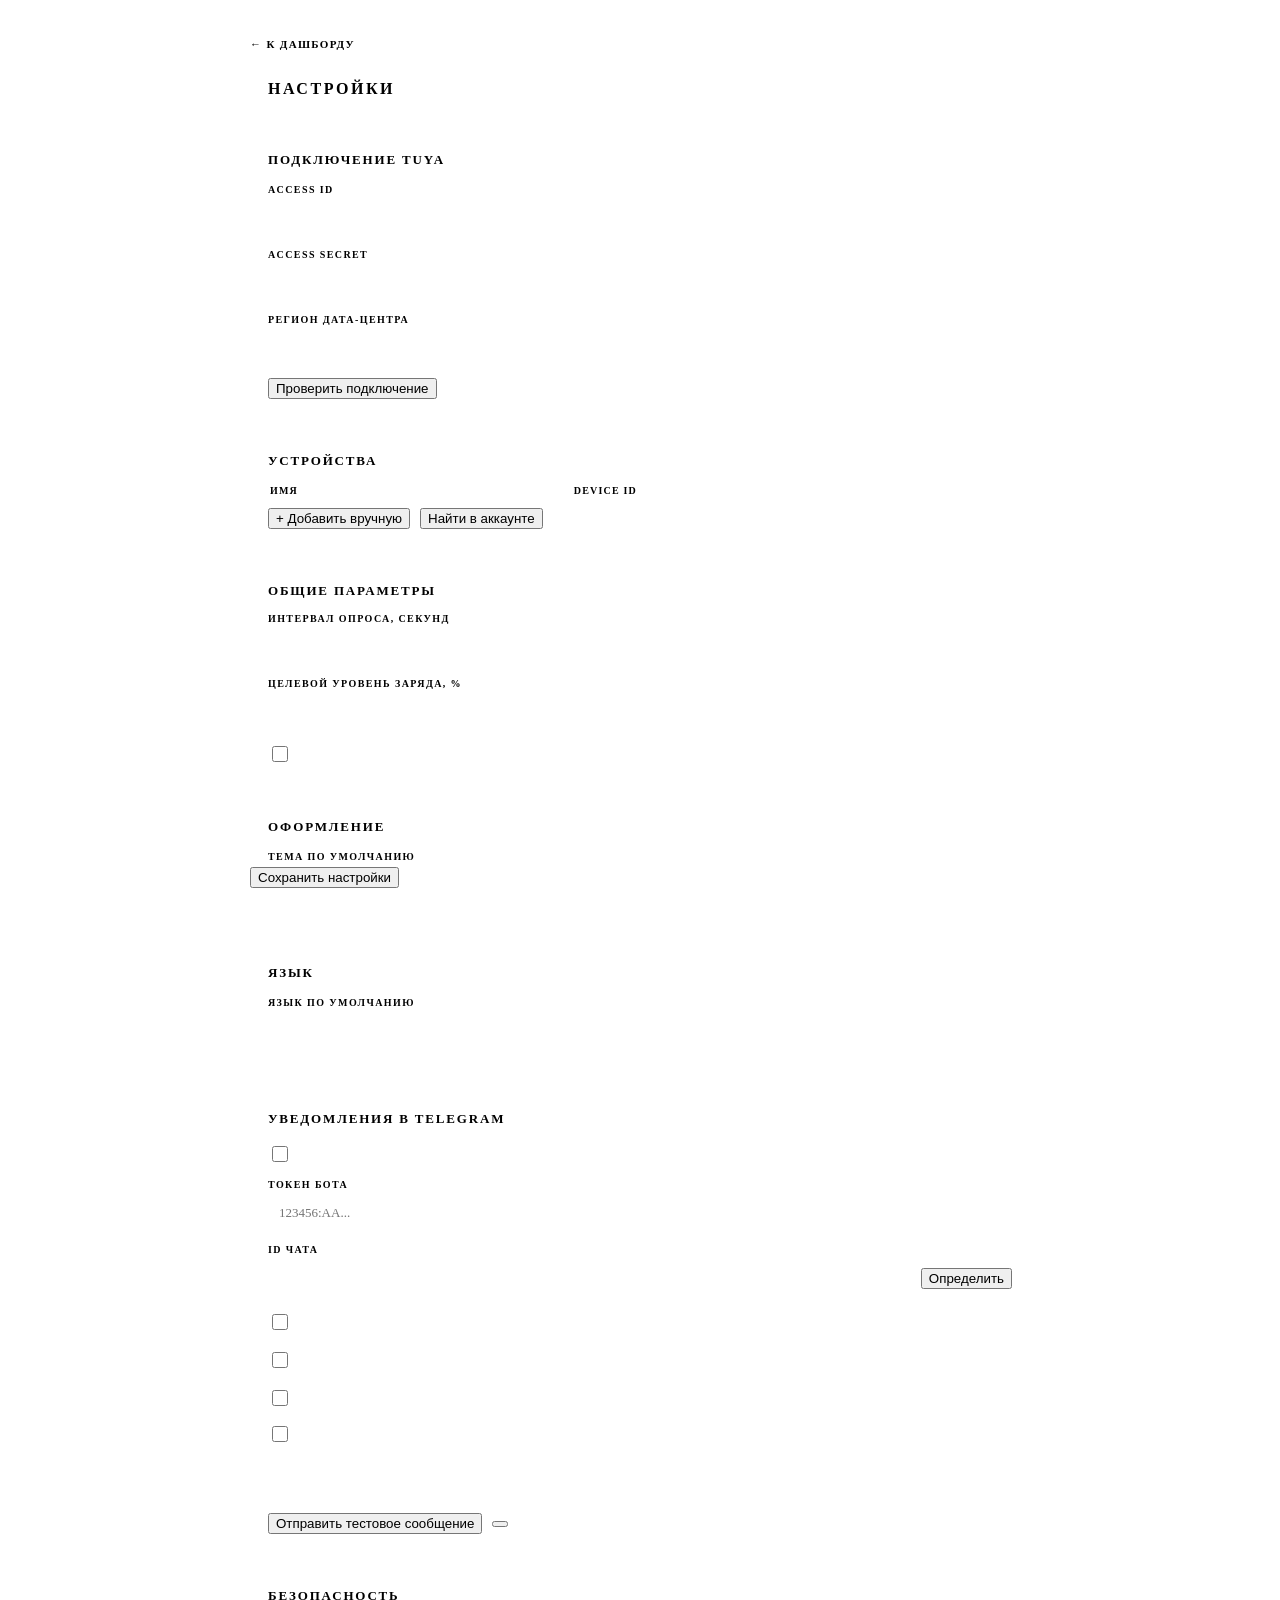
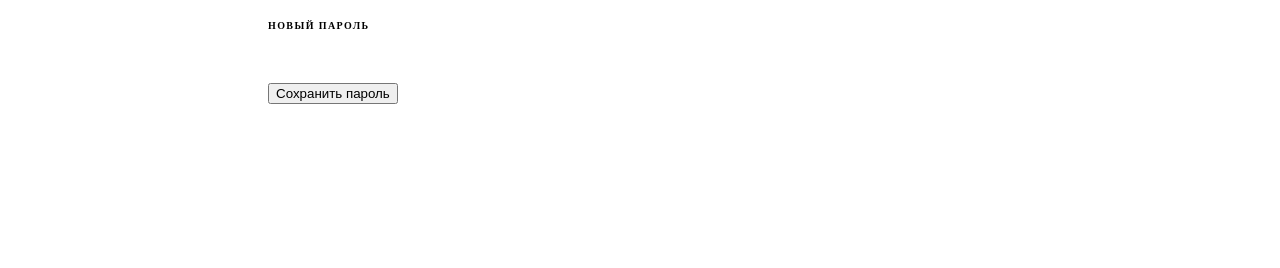
==== commit 2150daeb: "Вынести целевой уровень заряда в настройку Оценка времени считалась до жёстко зашитых 30 %, а порог " ====
--- a/app/static/admin.html
+++ b/app/static/admin.html
@@ -175,6 +175,12 @@
     <h2 data-i18n="admin.general">Общие параметры</h2>
     <label data-i18n="admin.poll">Интервал опроса, секунд</label>
     <input type="number" id="poll_interval" min="3" max="600" style="max-width:160px">
+
+    <label data-i18n="admin.targetSoc">Целевой уровень заряда, %</label>
+    <input type="number" id="target_soc" min="1" max="99" style="max-width:160px"
+      oninput="renderTgSocRef()">
+    <div class="hint" data-i18n="admin.targetSocHint"></div>
+
     <div class="toggle">
       <input type="checkbox" id="demo_mode">
       <span class="t" data-i18n="admin.demoMode"></span>
@@ -237,9 +243,7 @@
     <div class="result" id="tgChatsResult"></div>
     <div class="discover hidden" id="tgChatsList"></div>
 
-    <label data-i18n="admin.tgSoc">Порог заряда, %</label>
-    <input type="number" id="tg_soc_threshold" min="1" max="99" style="max-width:160px">
-    <div class="hint" data-i18n="admin.tgSocHint"></div>
+    <div class="hint" id="tgSocRef" style="margin-top:16px"></div>
 
     <div class="toggle">
       <input type="checkbox" id="tg_notify_low_soc">
@@ -366,7 +370,9 @@
   renderKeyHint();
   if (s.endpoint) $("endpoint").value = s.endpoint;
   $("poll_interval").value = s.poll_interval || 10;
+  $("target_soc").value = s.target_soc ?? 30;
   $("demo_mode").checked = !!s.demo_mode;
+  renderTgSocRef();
 
   BMTheme.setDefault(s.theme);
   $("theme").value = BMTheme.defaultTheme();
@@ -384,6 +390,12 @@
 function renderSecurity(){
   $("secDesc").textContent = T(authEnabled ? "admin.securitySet" : "admin.securityNone");
   $("pwBtn").textContent = T(authEnabled ? "admin.pwChange" : "admin.pwSet");
+}
+
+/* Карточка Telegram ссылается на общий порог — показываем его текущее значение
+   прямо из поля, чтобы связь была видна ещё до сохранения. */
+function renderTgSocRef(){
+  $("tgSocRef").textContent = T("admin.tgSocRef", { pct: $("target_soc").value || "—" });
 }
 
 function renderKeyHint(){
@@ -442,7 +454,6 @@
   $("tg_bot_token").value = "";
   renderTgTokenHint();
   $("tg_chat_id").value = tg.chat_id || "";
-  $("tg_soc_threshold").value = tg.soc_threshold ?? 30;
   $("tg_eta_threshold").value = tg.eta_threshold ?? 60;
   $("tg_check_interval").value = tg.check_interval ?? 60;
   $("tg_repeat_minutes").value = tg.repeat_minutes ?? 0;
@@ -457,7 +468,6 @@
   const tg = {
     enabled: $("tg_enabled").checked,
     chat_id: $("tg_chat_id").value.trim(),
-    soc_threshold: parseInt($("tg_soc_threshold").value) || 30,
     eta_threshold: parseInt($("tg_eta_threshold").value) || 60,
     check_interval: parseInt($("tg_check_interval").value) || 60,
     repeat_minutes: parseInt($("tg_repeat_minutes").value) || 0,
@@ -616,6 +626,7 @@
     access_id: $("access_id").value.trim(),
     endpoint: $("endpoint").value,
     poll_interval: parseInt($("poll_interval").value) || 10,
+    target_soc: parseInt($("target_soc").value) || 30,
     demo_mode: $("demo_mode").checked,
     theme: $("theme").value,
     language: $("language").value,
@@ -679,6 +690,7 @@
   renderSecurity();
   renderKeyHint();
   renderTgTokenHint();
+  renderTgSocRef();
   $("saveMsg").textContent = "";
 });
 
